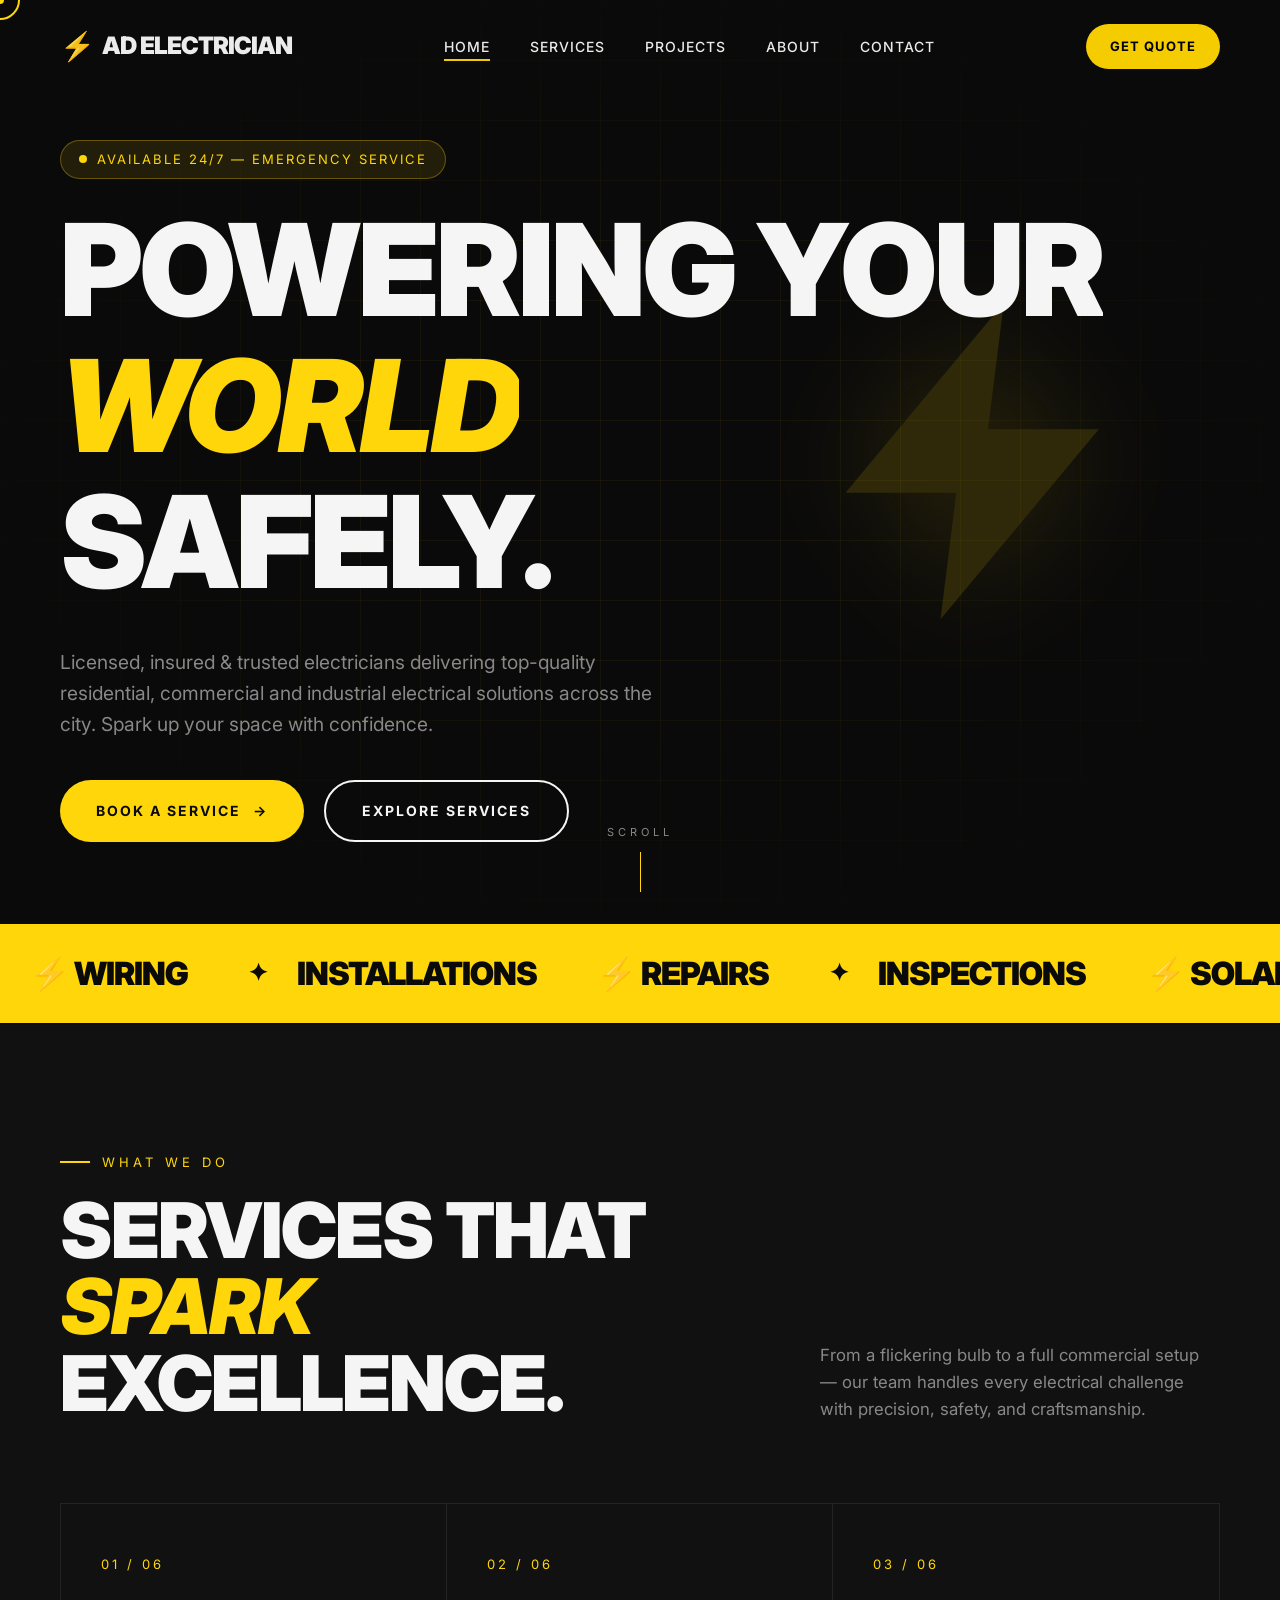
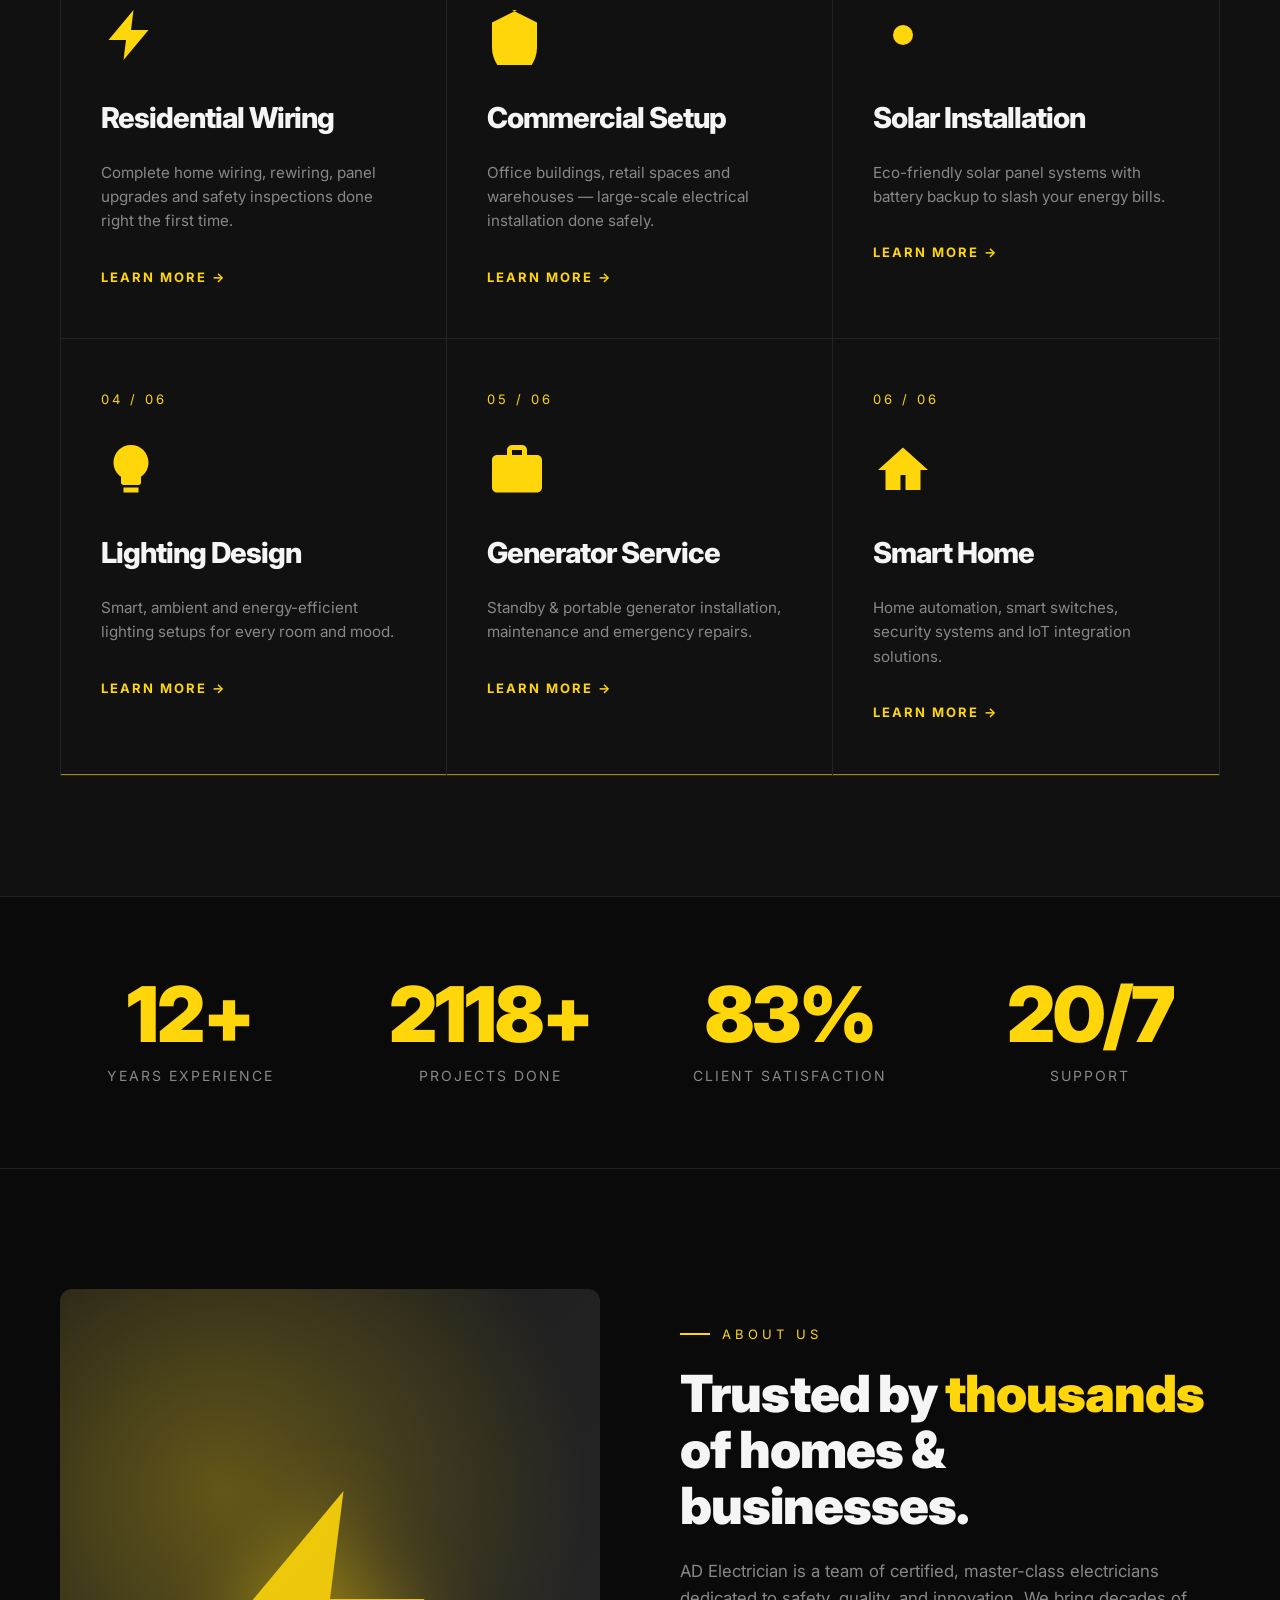
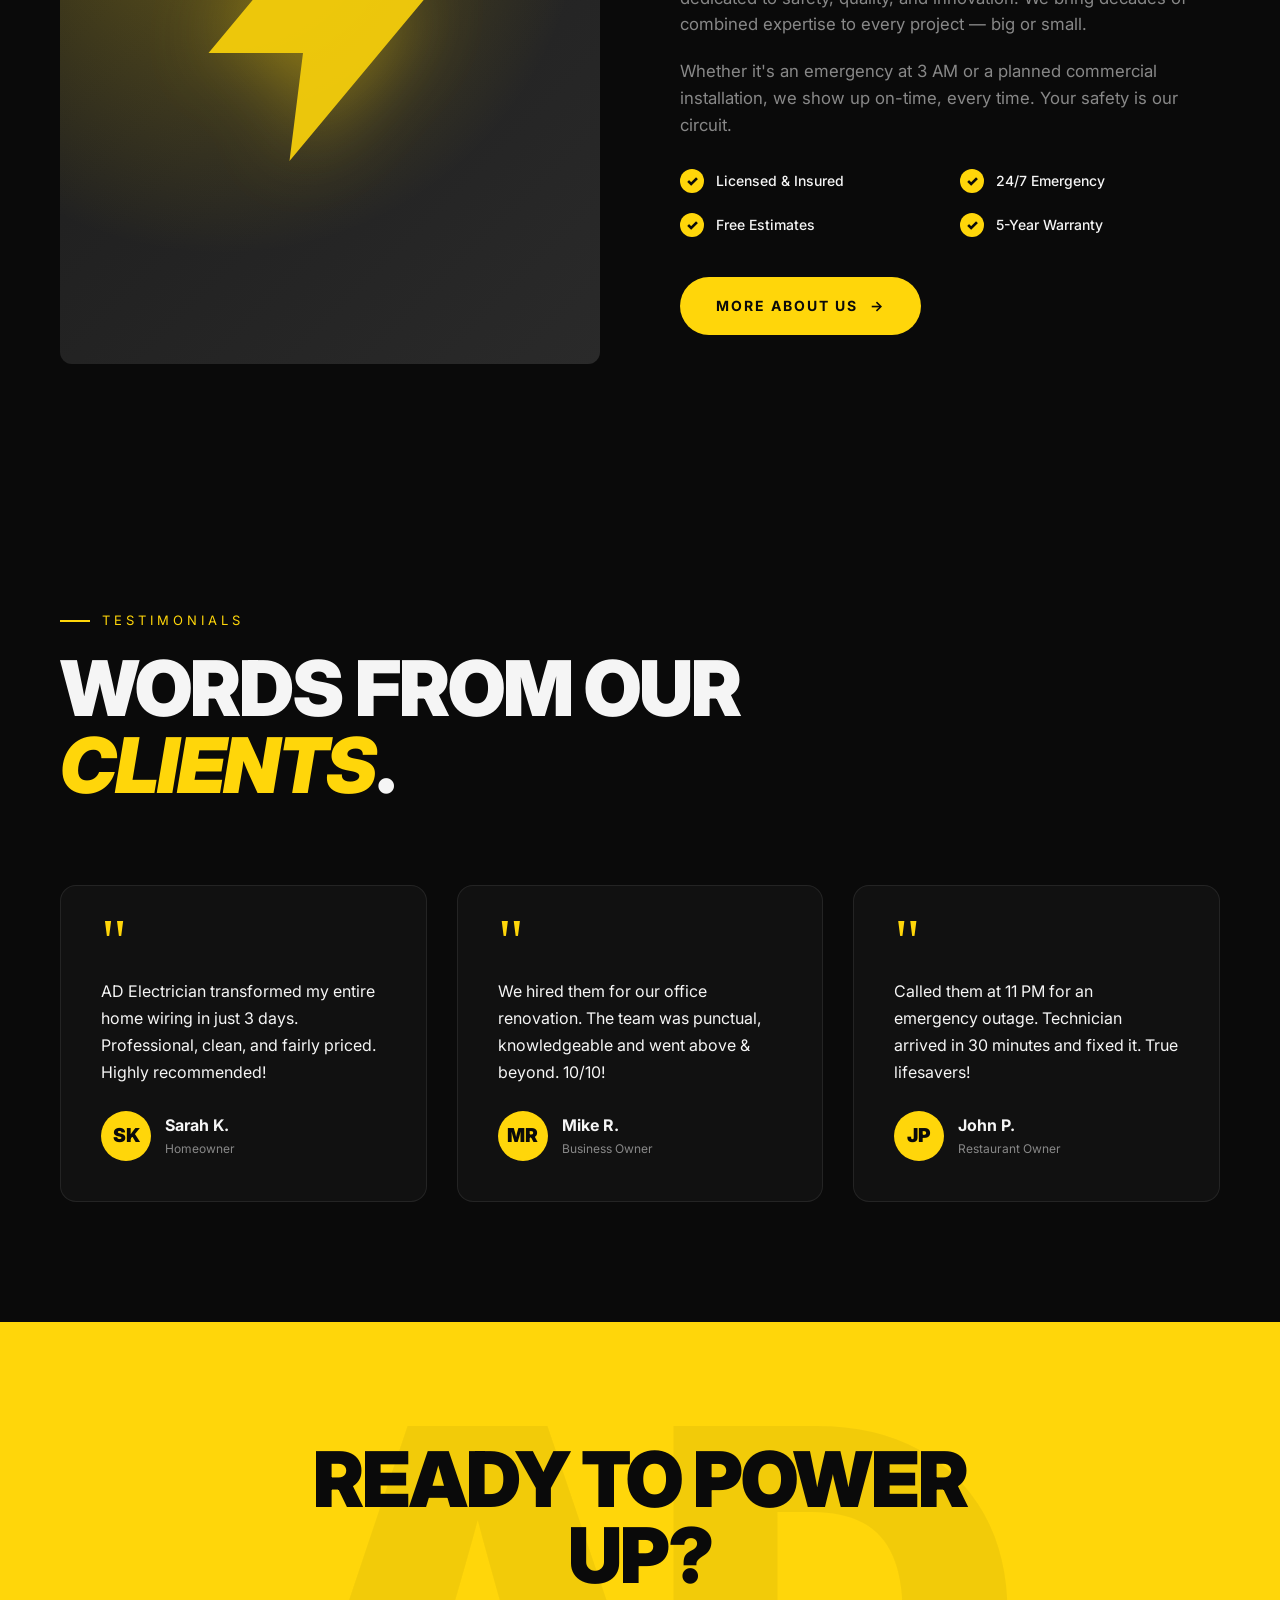
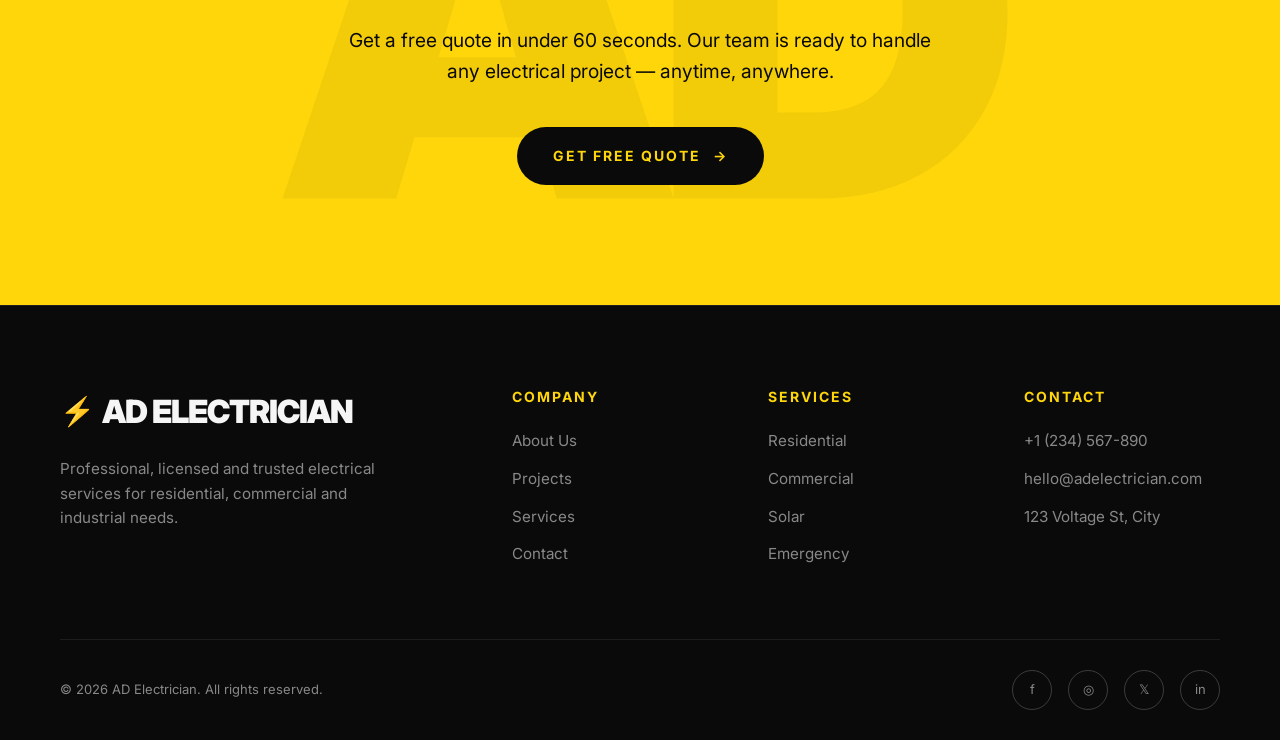
==== index.html @ 9826f627 "first commit" ====
<!DOCTYPE html>
<html lang="en">
<head>
  <meta charset="UTF-8" />
  <meta name="viewport" content="width=device-width, initial-scale=1.0" />
  <title>AD Electrician — Powering Your World ⚡</title>
  <meta name="description" content="AD Electrician — Professional electrical services for homes, businesses & industries. Licensed, insured & available 24/7." />
  <link rel="preconnect" href="https://fonts.googleapis.com">
  <link rel="preconnect" href="https://fonts.gstatic.com" crossorigin>
  <link href="https://fonts.googleapis.com/css2?family=Inter:wght@300;400;500;600;700;800;900&display=swap" rel="stylesheet">
  <link rel="stylesheet" href="css/style.css" />
</head>
<body>

  <!-- CUSTOM CURSOR -->
  <div class="cursor-dot"></div>
  <div class="cursor-outline"></div>

  <!-- LOADING SCREEN -->
  <div class="loader">
    <div class="loader-bolt">
      <svg viewBox="0 0 24 24"><path d="M13 2L3 14h7l-1 8 10-12h-7l1-8z"/></svg>
    </div>
    <div class="loader-text">AD ELECTRICIAN</div>
    <div class="loader-bar"><div class="loader-bar-fill"></div></div>
  </div>

  <!-- NAVBAR -->
  <nav class="navbar">
    <a href="index.html" class="logo">
      <span class="logo-bolt">⚡</span>AD ELECTRICIAN
    </a>
    <ul class="nav-links">
      <li><a href="index.html">Home</a></li>
      <li><a href="services.html">Services</a></li>
      <li><a href="projects.html">Projects</a></li>
      <li><a href="about.html">About</a></li>
      <li><a href="contact.html">Contact</a></li>
    </ul>
    <a href="contact.html" class="nav-cta">Get Quote</a>
    <button class="hamburger" aria-label="Menu">
      <span></span><span></span><span></span>
    </button>
  </nav>

  <!-- HERO -->
  <section class="hero">
    <div class="hero-grid-bg"></div>
    <div class="hero-bolt">
      <svg viewBox="0 0 24 24"><path d="M13 2L3 14h7l-1 8 10-12h-7l1-8z"/></svg>
    </div>
    <div class="hero-content">
      <div class="hero-tag">
        <span class="dot"></span> Available 24/7 — Emergency Service
      </div>
      <h1>
        <span class="word"><span>Powering</span></span>
        <span class="word"><span>Your</span></span>
        <span class="word"><span class="accent">World</span></span>
        <br/>
        <span class="word"><span>Safely.</span></span>
      </h1>
      <p class="hero-sub">
        Licensed, insured & trusted electricians delivering top-quality residential,
        commercial and industrial electrical solutions across the city. Spark up
        your space with confidence.
      </p>
      <div class="hero-actions">
        <a href="contact.html" class="btn btn-primary">
          Book a Service <span class="arrow">→</span>
        </a>
        <a href="services.html" class="btn btn-secondary">
          Explore Services
        </a>
      </div>
    </div>
    <div class="scroll-indicator">Scroll</div>
  </section>

  <!-- MARQUEE -->
  <div class="marquee">
    <div class="marquee-track">
      <div class="marquee-item">⚡ Wiring</div>
      <div class="marquee-item"><span class="star">✦</span> Installations</div>
      <div class="marquee-item">⚡ Repairs</div>
      <div class="marquee-item"><span class="star">✦</span> Inspections</div>
      <div class="marquee-item">⚡ Solar</div>
      <div class="marquee-item"><span class="star">✦</span> Generators</div>
      <div class="marquee-item">⚡ Smart Homes</div>
      <div class="marquee-item"><span class="star">✦</span> 24/7 Emergency</div>
    </div>
  </div>

  <!-- SERVICES -->
  <section class="services-section">
    <div class="section-header reveal">
      <div>
        <div class="section-label">What we do</div>
        <h2 class="section-title">Services that <span class="accent">spark</span> excellence.</h2>
      </div>
      <p class="section-desc">
        From a flickering bulb to a full commercial setup — our team handles every electrical
        challenge with precision, safety, and craftsmanship.
      </p>
    </div>

    <div class="services-grid">
      <div class="service-card reveal">
        <div class="service-num">01 / 06</div>
        <div class="service-icon">
          <svg viewBox="0 0 24 24"><path d="M13 2L3 14h7l-1 8 10-12h-7l1-8z"/></svg>
        </div>
        <h3>Residential Wiring</h3>
        <p>Complete home wiring, rewiring, panel upgrades and safety inspections done right the first time.</p>
        <a href="services.html" class="arrow-link">Learn More →</a>
      </div>

      <div class="service-card reveal reveal-delay-1">
        <div class="service-num">02 / 06</div>
        <div class="service-icon">
          <svg viewBox="0 0 24 24"><path d="M12 2L2 7v10c0 5.55 3.84 10.74 9 12 5.16-1.26 9-6.45 9-12V7l-10-5z"/></svg>
        </div>
        <h3>Commercial Setup</h3>
        <p>Office buildings, retail spaces and warehouses — large-scale electrical installation done safely.</p>
        <a href="services.html" class="arrow-link">Learn More →</a>
      </div>

      <div class="service-card reveal reveal-delay-2">
        <div class="service-num">03 / 06</div>
        <div class="service-icon">
          <svg viewBox="0 0 24 24"><circle cx="12" cy="12" r="4"/><path d="M12 2v2M12 20v2M4.93 4.93l1.41 1.41M17.66 17.66l1.41 1.41M2 12h2M20 12h2M4.93 19.07l1.41-1.41M17.66 6.34l1.41-1.41"/></svg>
        </div>
        <h3>Solar Installation</h3>
        <p>Eco-friendly solar panel systems with battery backup to slash your energy bills.</p>
        <a href="services.html" class="arrow-link">Learn More →</a>
      </div>

      <div class="service-card reveal reveal-delay-3">
        <div class="service-num">04 / 06</div>
        <div class="service-icon">
          <svg viewBox="0 0 24 24"><path d="M9 21h6v-2H9v2zM12 2C8.13 2 5 5.13 5 9c0 2.38 1.19 4.47 3 5.74V17c0 .55.45 1 1 1h6c.55 0 1-.45 1-1v-2.26c1.81-1.27 3-3.36 3-5.74 0-3.87-3.13-7-7-7z"/></svg>
        </div>
        <h3>Lighting Design</h3>
        <p>Smart, ambient and energy-efficient lighting setups for every room and mood.</p>
        <a href="services.html" class="arrow-link">Learn More →</a>
      </div>

      <div class="service-card reveal reveal-delay-1">
        <div class="service-num">05 / 06</div>
        <div class="service-icon">
          <svg viewBox="0 0 24 24"><path d="M20 6h-4V4c0-1.1-.9-2-2-2h-4c-1.1 0-2 .9-2 2v2H4c-1.1 0-2 .9-2 2v11c0 1.1.9 2 2 2h16c1.1 0 2-.9 2-2V8c0-1.1-.9-2-2-2zm-6 0h-4V4h4v2z"/></svg>
        </div>
        <h3>Generator Service</h3>
        <p>Standby & portable generator installation, maintenance and emergency repairs.</p>
        <a href="services.html" class="arrow-link">Learn More →</a>
      </div>

      <div class="service-card reveal reveal-delay-2">
        <div class="service-num">06 / 06</div>
        <div class="service-icon">
          <svg viewBox="0 0 24 24"><path d="M12 3L2 12h3v8h6v-6h2v6h6v-8h3L12 3z"/></svg>
        </div>
        <h3>Smart Home</h3>
        <p>Home automation, smart switches, security systems and IoT integration solutions.</p>
        <a href="services.html" class="arrow-link">Learn More →</a>
      </div>
    </div>
  </section>

  <!-- STATS -->
  <section class="stats-section">
    <div class="stats-grid">
      <div class="reveal">
        <div class="stat-num" data-count="15" data-suffix="+">0</div>
        <div class="stat-label">Years Experience</div>
      </div>
      <div class="reveal reveal-delay-1">
        <div class="stat-num" data-count="2500" data-suffix="+">0</div>
        <div class="stat-label">Projects Done</div>
      </div>
      <div class="reveal reveal-delay-2">
        <div class="stat-num" data-count="98" data-suffix="%">0</div>
        <div class="stat-label">Client Satisfaction</div>
      </div>
      <div class="reveal reveal-delay-3">
        <div class="stat-num" data-count="24" data-suffix="/7">0</div>
        <div class="stat-label">Support</div>
      </div>
    </div>
  </section>

  <!-- ABOUT PREVIEW -->
  <section class="about-preview">
    <div class="about-grid">
      <div class="about-image reveal">
        <svg class="big-bolt" viewBox="0 0 24 24"><path d="M13 2L3 14h7l-1 8 10-12h-7l1-8z"/></svg>
      </div>
      <div class="about-text reveal reveal-delay-1">
        <div class="section-label">About Us</div>
        <h2>Trusted by <span class="accent">thousands</span> of homes & businesses.</h2>
        <p>
          AD Electrician is a team of certified, master-class electricians dedicated to safety,
          quality, and innovation. We bring decades of combined expertise to every project — big or small.
        </p>
        <p>
          Whether it's an emergency at 3 AM or a planned commercial installation, we show up
          on-time, every time. Your safety is our circuit.
        </p>
        <div class="about-features">
          <div class="about-feature"><span class="check">✓</span> Licensed & Insured</div>
          <div class="about-feature"><span class="check">✓</span> 24/7 Emergency</div>
          <div class="about-feature"><span class="check">✓</span> Free Estimates</div>
          <div class="about-feature"><span class="check">✓</span> 5-Year Warranty</div>
        </div>
        <div style="margin-top: 40px;">
          <a href="about.html" class="btn btn-primary">More About Us <span class="arrow">→</span></a>
        </div>
      </div>
    </div>
  </section>

  <!-- TESTIMONIALS -->
  <section>
    <div class="section-header reveal">
      <div>
        <div class="section-label">Testimonials</div>
        <h2 class="section-title">Words from our <span class="accent">clients</span>.</h2>
      </div>
    </div>
    <div class="testimonial-grid">
      <div class="testimonial-card reveal">
        <div class="quote">"</div>
        <p>AD Electrician transformed my entire home wiring in just 3 days. Professional, clean, and fairly priced. Highly recommended!</p>
        <div class="testimonial-author">
          <div class="author-avatar">SK</div>
          <div class="author-info">
            <div class="name">Sarah K.</div>
            <div class="role">Homeowner</div>
          </div>
        </div>
      </div>
      <div class="testimonial-card reveal reveal-delay-1">
        <div class="quote">"</div>
        <p>We hired them for our office renovation. The team was punctual, knowledgeable and went above & beyond. 10/10!</p>
        <div class="testimonial-author">
          <div class="author-avatar">MR</div>
          <div class="author-info">
            <div class="name">Mike R.</div>
            <div class="role">Business Owner</div>
          </div>
        </div>
      </div>
      <div class="testimonial-card reveal reveal-delay-2">
        <div class="quote">"</div>
        <p>Called them at 11 PM for an emergency outage. Technician arrived in 30 minutes and fixed it. True lifesavers!</p>
        <div class="testimonial-author">
          <div class="author-avatar">JP</div>
          <div class="author-info">
            <div class="name">John P.</div>
            <div class="role">Restaurant Owner</div>
          </div>
        </div>
      </div>
    </div>
  </section>

  <!-- CTA -->
  <section class="cta-section">
    <div class="cta-content reveal">
      <h2>Ready to power up?</h2>
      <p>Get a free quote in under 60 seconds. Our team is ready to handle any electrical project — anytime, anywhere.</p>
      <a href="contact.html" class="btn btn-primary">Get Free Quote <span class="arrow">→</span></a>
    </div>
  </section>

  <!-- FOOTER -->
  <footer>
    <div class="footer-grid">
      <div class="footer-brand">
        <div class="logo"><span class="logo-bolt">⚡</span>AD ELECTRICIAN</div>
        <p>Professional, licensed and trusted electrical services for residential, commercial and industrial needs.</p>
      </div>
      <div class="footer-col">
        <h4>Company</h4>
        <ul>
          <li><a href="about.html">About Us</a></li>
          <li><a href="projects.html">Projects</a></li>
          <li><a href="services.html">Services</a></li>
          <li><a href="contact.html">Contact</a></li>
        </ul>
      </div>
      <div class="footer-col">
        <h4>Services</h4>
        <ul>
          <li><a href="services.html">Residential</a></li>
          <li><a href="services.html">Commercial</a></li>
          <li><a href="services.html">Solar</a></li>
          <li><a href="services.html">Emergency</a></li>
        </ul>
      </div>
      <div class="footer-col">
        <h4>Contact</h4>
        <ul>
          <li><a href="tel:+1234567890">+1 (234) 567-890</a></li>
          <li><a href="mailto:hello@adelectrician.com">hello@adelectrician.com</a></li>
          <li><a href="#">123 Voltage St, City</a></li>
        </ul>
      </div>
    </div>
    <div class="footer-bottom">
      <div>© 2026 AD Electrician. All rights reserved.</div>
      <div class="socials">
        <a href="#" aria-label="Facebook">f</a>
        <a href="#" aria-label="Instagram">◎</a>
        <a href="#" aria-label="Twitter">𝕏</a>
        <a href="#" aria-label="LinkedIn">in</a>
      </div>
    </div>
  </footer>

  <script src="js/script.js"></script>
</body>
</html>
---- css/style.css ----
/* ===================================================
   AD ELECTRICIAN - Master Stylesheet
   Theme: Electric Yellow + Black
   =================================================== */

/* ---------- RESET & BASE ---------- */
* {
  margin: 0;
  padding: 0;
  box-sizing: border-box;
  -webkit-font-smoothing: antialiased;
  -moz-osx-font-smoothing: grayscale;
}

:root {
  --yellow: #FFD60A;
  --yellow-soft: #FFE34D;
  --black: #0A0A0A;
  --dark: #111111;
  --gray: #1a1a1a;
  --light-gray: #888;
  --white: #f5f5f5;
  --transition: cubic-bezier(0.77, 0, 0.175, 1);
}

html {
  scroll-behavior: smooth;
}

body {
  font-family: 'Inter', -apple-system, BlinkMacSystemFont, sans-serif;
  background: var(--black);
  color: var(--white);
  overflow-x: hidden;
  cursor: none;
  line-height: 1.6;
}

@media (max-width: 768px) {
  body { cursor: auto; }
}

a {
  color: inherit;
  text-decoration: none;
}

img {
  max-width: 100%;
  display: block;
}

/* ---------- CUSTOM CURSOR ---------- */
.cursor-dot,
.cursor-outline {
  position: fixed;
  top: 0;
  left: 0;
  pointer-events: none;
  z-index: 9999;
  border-radius: 50%;
  transform: translate(-50%, -50%);
  transition: transform 0.15s ease-out, width 0.3s, height 0.3s, background 0.3s;
}

.cursor-dot {
  width: 8px;
  height: 8px;
  background: var(--yellow);
}

.cursor-outline {
  width: 40px;
  height: 40px;
  border: 2px solid var(--yellow);
  transition: transform 0.1s ease-out, width 0.3s, height 0.3s, background 0.3s, border 0.3s;
}

.cursor-outline.hover {
  width: 80px;
  height: 80px;
  background: rgba(255, 214, 10, 0.15);
  border-color: var(--yellow);
}

.cursor-dot.hover {
  width: 0;
  height: 0;
}

@media (max-width: 768px) {
  .cursor-dot, .cursor-outline { display: none; }
}

/* ---------- LOADING SCREEN ---------- */
.loader {
  position: fixed;
  inset: 0;
  background: var(--black);
  z-index: 10000;
  display: flex;
  align-items: center;
  justify-content: center;
  flex-direction: column;
  transition: opacity 0.6s ease, visibility 0.6s ease;
}

.loader.hidden {
  opacity: 0;
  visibility: hidden;
}

.loader-bolt {
  width: 80px;
  height: 80px;
  position: relative;
  animation: boltPulse 1.2s infinite ease-in-out;
}

.loader-bolt svg {
  width: 100%;
  height: 100%;
  fill: var(--yellow);
  filter: drop-shadow(0 0 20px rgba(255, 214, 10, 0.8));
}

.loader-text {
  margin-top: 24px;
  font-size: 14px;
  letter-spacing: 8px;
  color: var(--yellow);
  font-weight: 600;
  text-transform: uppercase;
}

.loader-bar {
  margin-top: 20px;
  width: 200px;
  height: 2px;
  background: rgba(255, 214, 10, 0.2);
  overflow: hidden;
  border-radius: 2px;
}

.loader-bar-fill {
  height: 100%;
  background: var(--yellow);
  width: 0%;
  animation: loadFill 2s ease forwards;
}

@keyframes boltPulse {
  0%, 100% { transform: scale(1) rotate(0); }
  50% { transform: scale(1.15) rotate(-5deg); }
}

@keyframes loadFill {
  to { width: 100%; }
}

/* ---------- NAVBAR ---------- */
.navbar {
  position: fixed;
  top: 0;
  left: 0;
  right: 0;
  padding: 24px 60px;
  display: flex;
  justify-content: space-between;
  align-items: center;
  z-index: 100;
  mix-blend-mode: difference;
  transition: padding 0.3s ease;
}

.navbar.scrolled {
  padding: 16px 60px;
}

.logo {
  font-size: 24px;
  font-weight: 900;
  letter-spacing: -1px;
  color: var(--white);
  display: flex;
  align-items: center;
  gap: 8px;
}

.logo-bolt {
  display: inline-block;
  color: var(--yellow);
  font-size: 28px;
  animation: flicker 4s infinite;
}

@keyframes flicker {
  0%, 100%, 18%, 22%, 25%, 53%, 57%, 60% { opacity: 1; text-shadow: 0 0 10px var(--yellow); }
  20%, 24%, 55% { opacity: 0.4; text-shadow: none; }
}

.nav-links {
  display: flex;
  list-style: none;
  gap: 40px;
}

.nav-links a {
  font-size: 14px;
  font-weight: 500;
  letter-spacing: 1px;
  text-transform: uppercase;
  position: relative;
  padding: 6px 0;
  color: var(--white);
}

.nav-links a::after {
  content: '';
  position: absolute;
  bottom: 0;
  left: 0;
  width: 0;
  height: 2px;
  background: var(--yellow);
  transition: width 0.4s var(--transition);
}

.nav-links a:hover::after,
.nav-links a.active::after {
  width: 100%;
}

.nav-cta {
  background: var(--yellow);
  color: var(--black);
  padding: 12px 24px;
  border-radius: 50px;
  font-weight: 700;
  font-size: 13px;
  letter-spacing: 1px;
  text-transform: uppercase;
  transition: all 0.4s var(--transition);
  mix-blend-mode: normal;
}

.nav-cta:hover {
  background: var(--white);
  transform: scale(1.05);
}

/* Hamburger */
.hamburger {
  display: none;
  flex-direction: column;
  gap: 5px;
  cursor: none;
  background: none;
  border: none;
  z-index: 102;
}

.hamburger span {
  width: 28px;
  height: 2px;
  background: var(--white);
  transition: all 0.3s ease;
}

.hamburger.active span:nth-child(1) { transform: translateY(7px) rotate(45deg); }
.hamburger.active span:nth-child(2) { opacity: 0; }
.hamburger.active span:nth-child(3) { transform: translateY(-7px) rotate(-45deg); }

@media (max-width: 900px) {
  .navbar { padding: 20px 24px; mix-blend-mode: normal; background: rgba(10,10,10,0.85); backdrop-filter: blur(10px); }
  .nav-links {
    position: fixed;
    top: 0;
    right: -100%;
    width: 80%;
    height: 100vh;
    background: var(--black);
    flex-direction: column;
    justify-content: center;
    align-items: center;
    gap: 30px;
    transition: right 0.5s var(--transition);
    border-left: 2px solid var(--yellow);
  }
  .nav-links.open { right: 0; }
  .nav-links a { font-size: 20px; }
  .hamburger { display: flex; }
  .nav-cta { display: none; }
}

/* ---------- HERO SECTION ---------- */
.hero {
  min-height: 100vh;
  padding: 140px 60px 80px;
  position: relative;
  display: flex;
  flex-direction: column;
  justify-content: center;
  overflow: hidden;
}

.hero-grid-bg {
  position: absolute;
  inset: 0;
  background-image:
    linear-gradient(rgba(255,214,10,0.05) 1px, transparent 1px),
    linear-gradient(90deg, rgba(255,214,10,0.05) 1px, transparent 1px);
  background-size: 60px 60px;
  mask-image: radial-gradient(ellipse at center, black 30%, transparent 80%);
  z-index: 0;
}

.hero-content {
  position: relative;
  z-index: 2;
  max-width: 1400px;
  margin: 0 auto;
  width: 100%;
}

.hero-tag {
  display: inline-flex;
  align-items: center;
  gap: 10px;
  padding: 8px 18px;
  background: rgba(255,214,10,0.1);
  border: 1px solid rgba(255,214,10,0.3);
  border-radius: 50px;
  font-size: 13px;
  letter-spacing: 2px;
  text-transform: uppercase;
  color: var(--yellow);
  margin-bottom: 30px;
  opacity: 0;
  transform: translateY(20px);
  animation: fadeUp 0.8s 0.3s forwards;
}

.hero-tag .dot {
  width: 8px;
  height: 8px;
  background: var(--yellow);
  border-radius: 50%;
  animation: pulseDot 2s infinite;
}

@keyframes pulseDot {
  0%, 100% { transform: scale(1); opacity: 1; }
  50% { transform: scale(1.5); opacity: 0.5; }
}

.hero h1 {
  font-size: clamp(3rem, 10vw, 9rem);
  font-weight: 900;
  line-height: 0.95;
  letter-spacing: -3px;
  text-transform: uppercase;
  margin-bottom: 30px;
}

.hero h1 .word {
  display: inline-block;
  overflow: hidden;
}

.hero h1 .word span {
  display: inline-block;
  transform: translateY(110%);
  animation: slideUp 1s var(--transition) forwards;
}

.hero h1 .word:nth-child(1) span { animation-delay: 0.4s; }
.hero h1 .word:nth-child(2) span { animation-delay: 0.5s; }
.hero h1 .word:nth-child(3) span { animation-delay: 0.6s; }
.hero h1 .word:nth-child(4) span { animation-delay: 0.7s; }

.hero h1 .accent {
  color: var(--yellow);
  font-style: italic;
  position: relative;
}

@keyframes slideUp {
  to { transform: translateY(0); }
}

@keyframes fadeUp {
  to { opacity: 1; transform: translateY(0); }
}

.hero-sub {
  font-size: clamp(1rem, 1.5vw, 1.25rem);
  max-width: 600px;
  color: var(--light-gray);
  margin-bottom: 40px;
  opacity: 0;
  transform: translateY(20px);
  animation: fadeUp 0.8s 1s forwards;
}

.hero-actions {
  display: flex;
  gap: 20px;
  flex-wrap: wrap;
  opacity: 0;
  transform: translateY(20px);
  animation: fadeUp 0.8s 1.2s forwards;
}

.btn {
  padding: 18px 36px;
  border-radius: 50px;
  font-size: 14px;
  font-weight: 700;
  letter-spacing: 2px;
  text-transform: uppercase;
  cursor: none;
  border: none;
  transition: all 0.4s var(--transition);
  display: inline-flex;
  align-items: center;
  gap: 12px;
  position: relative;
  overflow: hidden;
}

.btn-primary {
  background: var(--yellow);
  color: var(--black);
}

.btn-primary:hover {
  background: var(--white);
  transform: translateY(-3px);
  box-shadow: 0 10px 30px rgba(255,214,10,0.4);
}

.btn-secondary {
  background: transparent;
  color: var(--white);
  border: 2px solid var(--white);
}

.btn-secondary:hover {
  background: var(--white);
  color: var(--black);
}

.btn .arrow {
  transition: transform 0.3s ease;
}

.btn:hover .arrow {
  transform: translateX(5px);
}

/* Floating bolt decoration */
.hero-bolt {
  position: absolute;
  right: 8%;
  top: 50%;
  transform: translateY(-50%);
  width: 380px;
  height: 380px;
  opacity: 0.15;
  z-index: 1;
  animation: float 6s ease-in-out infinite;
}

.hero-bolt svg {
  width: 100%;
  height: 100%;
  fill: var(--yellow);
  filter: drop-shadow(0 0 60px var(--yellow));
}

@keyframes float {
  0%, 100% { transform: translateY(-50%) rotate(-5deg); }
  50% { transform: translateY(-55%) rotate(5deg); }
}

/* Scroll indicator */
.scroll-indicator {
  position: absolute;
  bottom: 30px;
  left: 50%;
  transform: translateX(-50%);
  font-size: 11px;
  letter-spacing: 4px;
  color: var(--light-gray);
  text-transform: uppercase;
  z-index: 2;
}

.scroll-indicator::after {
  content: '';
  display: block;
  width: 1px;
  height: 40px;
  background: var(--yellow);
  margin: 10px auto 0;
  animation: scrollLine 2s infinite;
}

@keyframes scrollLine {
  0% { transform: scaleY(0); transform-origin: top; }
  50% { transform: scaleY(1); transform-origin: top; }
  51% { transform-origin: bottom; }
  100% { transform: scaleY(0); transform-origin: bottom; }
}

@media (max-width: 900px) {
  .hero { padding: 120px 24px 60px; }
  .hero-bolt { display: none; }
}

/* ---------- MARQUEE ---------- */
.marquee {
  background: var(--yellow);
  color: var(--black);
  padding: 24px 0;
  overflow: hidden;
  position: relative;
  border-top: 2px solid var(--black);
  border-bottom: 2px solid var(--black);
}

.marquee-track {
  display: flex;
  white-space: nowrap;
  animation: marquee 25s linear infinite;
}

.marquee-item {
  font-size: 2rem;
  font-weight: 900;
  letter-spacing: -1px;
  text-transform: uppercase;
  padding: 0 30px;
  display: inline-flex;
  align-items: center;
  gap: 30px;
}

.marquee-item .star {
  color: var(--black);
  font-size: 1.5rem;
}

@keyframes marquee {
  to { transform: translateX(-50%); }
}

/* ---------- SECTION COMMON ---------- */
section {
  padding: 120px 60px;
  position: relative;
}

@media (max-width: 900px) {
  section { padding: 80px 24px; }
}

.section-header {
  max-width: 1400px;
  margin: 0 auto 80px;
  display: flex;
  justify-content: space-between;
  align-items: flex-end;
  gap: 40px;
  flex-wrap: wrap;
}

.section-label {
  display: inline-flex;
  align-items: center;
  gap: 12px;
  color: var(--yellow);
  font-size: 13px;
  letter-spacing: 4px;
  text-transform: uppercase;
  margin-bottom: 20px;
}

.section-label::before {
  content: '';
  width: 30px;
  height: 2px;
  background: var(--yellow);
}

.section-title {
  font-size: clamp(2.5rem, 6vw, 5rem);
  font-weight: 900;
  line-height: 1;
  letter-spacing: -2px;
  text-transform: uppercase;
  max-width: 700px;
}

.section-title .accent {
  color: var(--yellow);
  font-style: italic;
}

.section-desc {
  max-width: 400px;
  color: var(--light-gray);
  font-size: 1.05rem;
}

/* ---------- SERVICES GRID ---------- */
.services-section {
  background: var(--dark);
}

.services-grid {
  max-width: 1400px;
  margin: 0 auto;
  display: grid;
  grid-template-columns: repeat(auto-fit, minmax(300px, 1fr));
  gap: 0;
  border: 1px solid rgba(255,255,255,0.08);
}

.service-card {
  padding: 50px 40px;
  border: 1px solid rgba(255,255,255,0.08);
  margin: -1px;
  position: relative;
  overflow: hidden;
  transition: all 0.5s var(--transition);
  background: var(--dark);
  cursor: none;
}

.service-card::before {
  content: '';
  position: absolute;
  inset: 0;
  background: var(--yellow);
  transform: translateY(100%);
  transition: transform 0.5s var(--transition);
  z-index: 0;
}

.service-card:hover::before {
  transform: translateY(0);
}

.service-card > * {
  position: relative;
  z-index: 1;
  transition: color 0.5s var(--transition);
}

.service-card:hover * {
  color: var(--black) !important;
}

.service-num {
  font-size: 13px;
  color: var(--yellow);
  letter-spacing: 3px;
  margin-bottom: 30px;
}

.service-icon {
  width: 60px;
  height: 60px;
  margin-bottom: 30px;
  color: var(--yellow);
  transition: transform 0.5s var(--transition);
}

.service-card:hover .service-icon {
  transform: rotate(15deg) scale(1.1);
}

.service-icon svg {
  width: 100%;
  height: 100%;
  fill: currentColor;
}

.service-card h3 {
  font-size: 1.8rem;
  font-weight: 800;
  margin-bottom: 20px;
  letter-spacing: -1px;
}

.service-card p {
  color: var(--light-gray);
  font-size: 0.95rem;
  margin-bottom: 30px;
}

.service-card .arrow-link {
  display: inline-flex;
  align-items: center;
  gap: 8px;
  font-size: 13px;
  font-weight: 700;
  letter-spacing: 2px;
  text-transform: uppercase;
  color: var(--yellow);
}

/* ---------- STATS ---------- */
.stats-section {
  padding: 80px 60px;
  border-top: 1px solid rgba(255,255,255,0.1);
  border-bottom: 1px solid rgba(255,255,255,0.1);
}

.stats-grid {
  max-width: 1400px;
  margin: 0 auto;
  display: grid;
  grid-template-columns: repeat(auto-fit, minmax(200px, 1fr));
  gap: 40px;
  text-align: center;
}

.stat-num {
  font-size: clamp(3rem, 6vw, 5rem);
  font-weight: 900;
  color: var(--yellow);
  line-height: 1;
  letter-spacing: -2px;
}

.stat-label {
  margin-top: 12px;
  font-size: 14px;
  letter-spacing: 2px;
  text-transform: uppercase;
  color: var(--light-gray);
}

/* ---------- ABOUT PREVIEW ---------- */
.about-preview {
  padding: 120px 60px;
}

.about-grid {
  max-width: 1400px;
  margin: 0 auto;
  display: grid;
  grid-template-columns: 1fr 1fr;
  gap: 80px;
  align-items: center;
}

.about-image {
  position: relative;
  aspect-ratio: 4/5;
  background: linear-gradient(135deg, #1a1a1a, #2a2a2a);
  border-radius: 12px;
  overflow: hidden;
  display: flex;
  align-items: center;
  justify-content: center;
}

.about-image::before {
  content: '';
  position: absolute;
  inset: 0;
  background: radial-gradient(circle at 30% 30%, rgba(255,214,10,0.3), transparent 60%);
}

.about-image .big-bolt {
  width: 60%;
  fill: var(--yellow);
  opacity: 0.9;
  filter: drop-shadow(0 0 40px rgba(255,214,10,0.5));
  animation: float 5s ease-in-out infinite;
}

.about-text h2 {
  font-size: clamp(2rem, 4vw, 3.5rem);
  font-weight: 900;
  line-height: 1.1;
  letter-spacing: -1px;
  margin-bottom: 24px;
}

.about-text h2 .accent { color: var(--yellow); }

.about-text p {
  color: var(--light-gray);
  margin-bottom: 20px;
  font-size: 1.05rem;
}

.about-features {
  margin-top: 30px;
  display: grid;
  grid-template-columns: 1fr 1fr;
  gap: 20px;
}

.about-feature {
  display: flex;
  align-items: center;
  gap: 12px;
  font-size: 14px;
  font-weight: 500;
}

.about-feature .check {
  width: 24px;
  height: 24px;
  background: var(--yellow);
  color: var(--black);
  border-radius: 50%;
  display: inline-flex;
  align-items: center;
  justify-content: center;
  font-weight: 900;
  flex-shrink: 0;
}

@media (max-width: 900px) {
  .about-grid { grid-template-columns: 1fr; gap: 40px; }
}

/* ---------- CTA SECTION ---------- */
.cta-section {
  background: var(--yellow);
  color: var(--black);
  text-align: center;
  position: relative;
  overflow: hidden;
}

.cta-section::before {
  content: 'AD';
  position: absolute;
  font-size: 40vw;
  font-weight: 900;
  color: rgba(0,0,0,0.05);
  top: 50%;
  left: 50%;
  transform: translate(-50%, -50%);
  letter-spacing: -20px;
  z-index: 0;
  pointer-events: none;
}

.cta-content {
  position: relative;
  z-index: 1;
  max-width: 800px;
  margin: 0 auto;
}

.cta-section h2 {
  font-size: clamp(2.5rem, 6vw, 5rem);
  font-weight: 900;
  line-height: 1;
  letter-spacing: -2px;
  text-transform: uppercase;
  margin-bottom: 30px;
}

.cta-section p {
  font-size: 1.2rem;
  margin-bottom: 40px;
  max-width: 600px;
  margin-left: auto;
  margin-right: auto;
}

.cta-section .btn-primary {
  background: var(--black);
  color: var(--yellow);
}

.cta-section .btn-primary:hover {
  background: var(--white);
  color: var(--black);
}

/* ---------- FOOTER ---------- */
footer {
  background: var(--black);
  padding: 80px 60px 30px;
  border-top: 1px solid rgba(255,255,255,0.08);
}

.footer-grid {
  max-width: 1400px;
  margin: 0 auto;
  display: grid;
  grid-template-columns: 2fr 1fr 1fr 1fr;
  gap: 60px;
  margin-bottom: 60px;
}

.footer-brand .logo {
  font-size: 32px;
  margin-bottom: 20px;
}

.footer-brand p {
  color: var(--light-gray);
  max-width: 320px;
  font-size: 0.95rem;
}

.footer-col h4 {
  font-size: 14px;
  letter-spacing: 2px;
  text-transform: uppercase;
  color: var(--yellow);
  margin-bottom: 20px;
}

.footer-col ul {
  list-style: none;
}

.footer-col li {
  margin-bottom: 12px;
}

.footer-col a {
  color: var(--light-gray);
  font-size: 0.95rem;
  transition: color 0.3s ease;
}

.footer-col a:hover { color: var(--yellow); }

.footer-bottom {
  max-width: 1400px;
  margin: 0 auto;
  padding-top: 30px;
  border-top: 1px solid rgba(255,255,255,0.08);
  display: flex;
  justify-content: space-between;
  align-items: center;
  flex-wrap: wrap;
  gap: 20px;
  color: var(--light-gray);
  font-size: 13px;
}

.socials {
  display: flex;
  gap: 16px;
}

.socials a {
  width: 40px;
  height: 40px;
  border: 1px solid rgba(255,255,255,0.2);
  border-radius: 50%;
  display: flex;
  align-items: center;
  justify-content: center;
  transition: all 0.3s ease;
}

.socials a:hover {
  background: var(--yellow);
  border-color: var(--yellow);
  color: var(--black);
  transform: translateY(-3px);
}

@media (max-width: 900px) {
  .footer-grid { grid-template-columns: 1fr 1fr; gap: 40px; }
  footer { padding: 60px 24px 24px; }
}
@media (max-width: 600px) {
  .footer-grid { grid-template-columns: 1fr; }
}

/* ---------- REVEAL ANIMATIONS ---------- */
.reveal {
  opacity: 0;
  transform: translateY(40px);
  transition: opacity 0.8s var(--transition), transform 0.8s var(--transition);
}

.reveal.visible {
  opacity: 1;
  transform: translateY(0);
}

.reveal-delay-1 { transition-delay: 0.1s; }
.reveal-delay-2 { transition-delay: 0.2s; }
.reveal-delay-3 { transition-delay: 0.3s; }
.reveal-delay-4 { transition-delay: 0.4s; }

/* ---------- INNER PAGE BANNER ---------- */
.page-banner {
  min-height: 60vh;
  padding: 180px 60px 80px;
  display: flex;
  align-items: center;
  position: relative;
  overflow: hidden;
}

.page-banner::before {
  content: '';
  position: absolute;
  inset: 0;
  background-image:
    linear-gradient(rgba(255,214,10,0.05) 1px, transparent 1px),
    linear-gradient(90deg, rgba(255,214,10,0.05) 1px, transparent 1px);
  background-size: 60px 60px;
  mask-image: radial-gradient(ellipse at center, black 30%, transparent 80%);
}

.page-banner-content {
  max-width: 1400px;
  margin: 0 auto;
  width: 100%;
  position: relative;
  z-index: 2;
}

.page-banner h1 {
  font-size: clamp(3rem, 8vw, 7rem);
  font-weight: 900;
  line-height: 0.95;
  letter-spacing: -3px;
  text-transform: uppercase;
}

.page-banner h1 .accent { color: var(--yellow); font-style: italic; }

.breadcrumb {
  margin-top: 20px;
  font-size: 13px;
  letter-spacing: 2px;
  text-transform: uppercase;
  color: var(--light-gray);
}

.breadcrumb a:hover { color: var(--yellow); }
.breadcrumb .sep { color: var(--yellow); margin: 0 12px; }

@media (max-width: 900px) {
  .page-banner { padding: 140px 24px 60px; min-height: 50vh; }
}

/* ---------- CONTACT FORM ---------- */
.contact-grid {
  max-width: 1400px;
  margin: 0 auto;
  display: grid;
  grid-template-columns: 1fr 1.2fr;
  gap: 80px;
}

@media (max-width: 900px) {
  .contact-grid { grid-template-columns: 1fr; gap: 40px; }
}

.contact-info h3 {
  font-size: 2rem;
  margin-bottom: 30px;
  font-weight: 900;
}

.contact-item {
  margin-bottom: 30px;
  padding: 20px;
  border: 1px solid rgba(255,255,255,0.1);
  border-radius: 12px;
  transition: all 0.4s ease;
}

.contact-item:hover {
  border-color: var(--yellow);
  transform: translateX(8px);
}

.contact-item .label {
  font-size: 12px;
  color: var(--yellow);
  letter-spacing: 3px;
  text-transform: uppercase;
  margin-bottom: 8px;
}

.contact-item .value {
  font-size: 1.1rem;
  font-weight: 600;
}

.contact-form {
  background: var(--dark);
  padding: 50px;
  border-radius: 16px;
  border: 1px solid rgba(255,255,255,0.08);
}

.form-group {
  margin-bottom: 24px;
}

.form-group label {
  display: block;
  font-size: 12px;
  letter-spacing: 2px;
  text-transform: uppercase;
  color: var(--yellow);
  margin-bottom: 8px;
}

.form-group input,
.form-group textarea,
.form-group select {
  width: 100%;
  background: transparent;
  border: none;
  border-bottom: 1px solid rgba(255,255,255,0.2);
  padding: 12px 0;
  color: var(--white);
  font-size: 1rem;
  font-family: inherit;
  outline: none;
  transition: border-color 0.3s ease;
  cursor: none;
}

.form-group input:focus,
.form-group textarea:focus,
.form-group select:focus {
  border-bottom-color: var(--yellow);
}

.form-group textarea {
  resize: vertical;
  min-height: 100px;
}

.form-group select option { background: var(--dark); }

@media (max-width: 600px) {
  .contact-form { padding: 30px 20px; }
}

/* ---------- PROJECTS GRID ---------- */
.projects-grid {
  max-width: 1400px;
  margin: 0 auto;
  display: grid;
  grid-template-columns: repeat(auto-fit, minmax(320px, 1fr));
  gap: 30px;
}

.project-card {
  background: var(--dark);
  border-radius: 16px;
  overflow: hidden;
  position: relative;
  cursor: none;
  transition: transform 0.5s var(--transition);
  border: 1px solid rgba(255,255,255,0.08);
}

.project-card:hover {
  transform: translateY(-10px);
  border-color: var(--yellow);
}

.project-thumb {
  aspect-ratio: 4/3;
  background: linear-gradient(135deg, #1a1a1a, #2a2a2a);
  position: relative;
  overflow: hidden;
  display: flex;
  align-items: center;
  justify-content: center;
}

.project-thumb::before {
  content: '';
  position: absolute;
  inset: 0;
  background: radial-gradient(circle at 30% 30%, rgba(255,214,10,0.25), transparent 70%);
  transition: opacity 0.5s ease;
}

.project-thumb svg {
  width: 50%;
  fill: var(--yellow);
  opacity: 0.7;
  transition: transform 0.5s var(--transition);
}

.project-card:hover .project-thumb svg {
  transform: scale(1.15) rotate(10deg);
}

.project-info {
  padding: 30px;
}

.project-info .tag {
  display: inline-block;
  padding: 4px 12px;
  background: rgba(255,214,10,0.15);
  color: var(--yellow);
  border-radius: 20px;
  font-size: 11px;
  letter-spacing: 2px;
  text-transform: uppercase;
  margin-bottom: 16px;
}

.project-info h3 {
  font-size: 1.4rem;
  font-weight: 800;
  margin-bottom: 10px;
}

.project-info p {
  color: var(--light-gray);
  font-size: 0.95rem;
}

/* ---------- TESTIMONIALS ---------- */
.testimonial-grid {
  max-width: 1400px;
  margin: 0 auto;
  display: grid;
  grid-template-columns: repeat(auto-fit, minmax(300px, 1fr));
  gap: 30px;
}

.testimonial-card {
  padding: 40px;
  background: var(--dark);
  border-radius: 16px;
  border: 1px solid rgba(255,255,255,0.08);
  position: relative;
  transition: all 0.4s var(--transition);
}

.testimonial-card:hover {
  border-color: var(--yellow);
  transform: translateY(-5px);
}

.testimonial-card .quote {
  font-size: 4rem;
  color: var(--yellow);
  line-height: 0.5;
  margin-bottom: 20px;
  font-family: Georgia, serif;
}

.testimonial-card p {
  color: var(--white);
  font-size: 1rem;
  margin-bottom: 24px;
  line-height: 1.7;
}

.testimonial-author {
  display: flex;
  align-items: center;
  gap: 14px;
}

.author-avatar {
  width: 50px;
  height: 50px;
  border-radius: 50%;
  background: var(--yellow);
  color: var(--black);
  display: flex;
  align-items: center;
  justify-content: center;
  font-weight: 900;
  font-size: 1.2rem;
}

.author-info .name { font-weight: 700; }
.author-info .role { font-size: 12px; color: var(--light-gray); }

/* ---------- UTILITY ---------- */
::selection {
  background: var(--yellow);
  color: var(--black);
}

::-webkit-scrollbar { width: 8px; }
::-webkit-scrollbar-track { background: var(--black); }
::-webkit-scrollbar-thumb { background: var(--yellow); border-radius: 4px; }
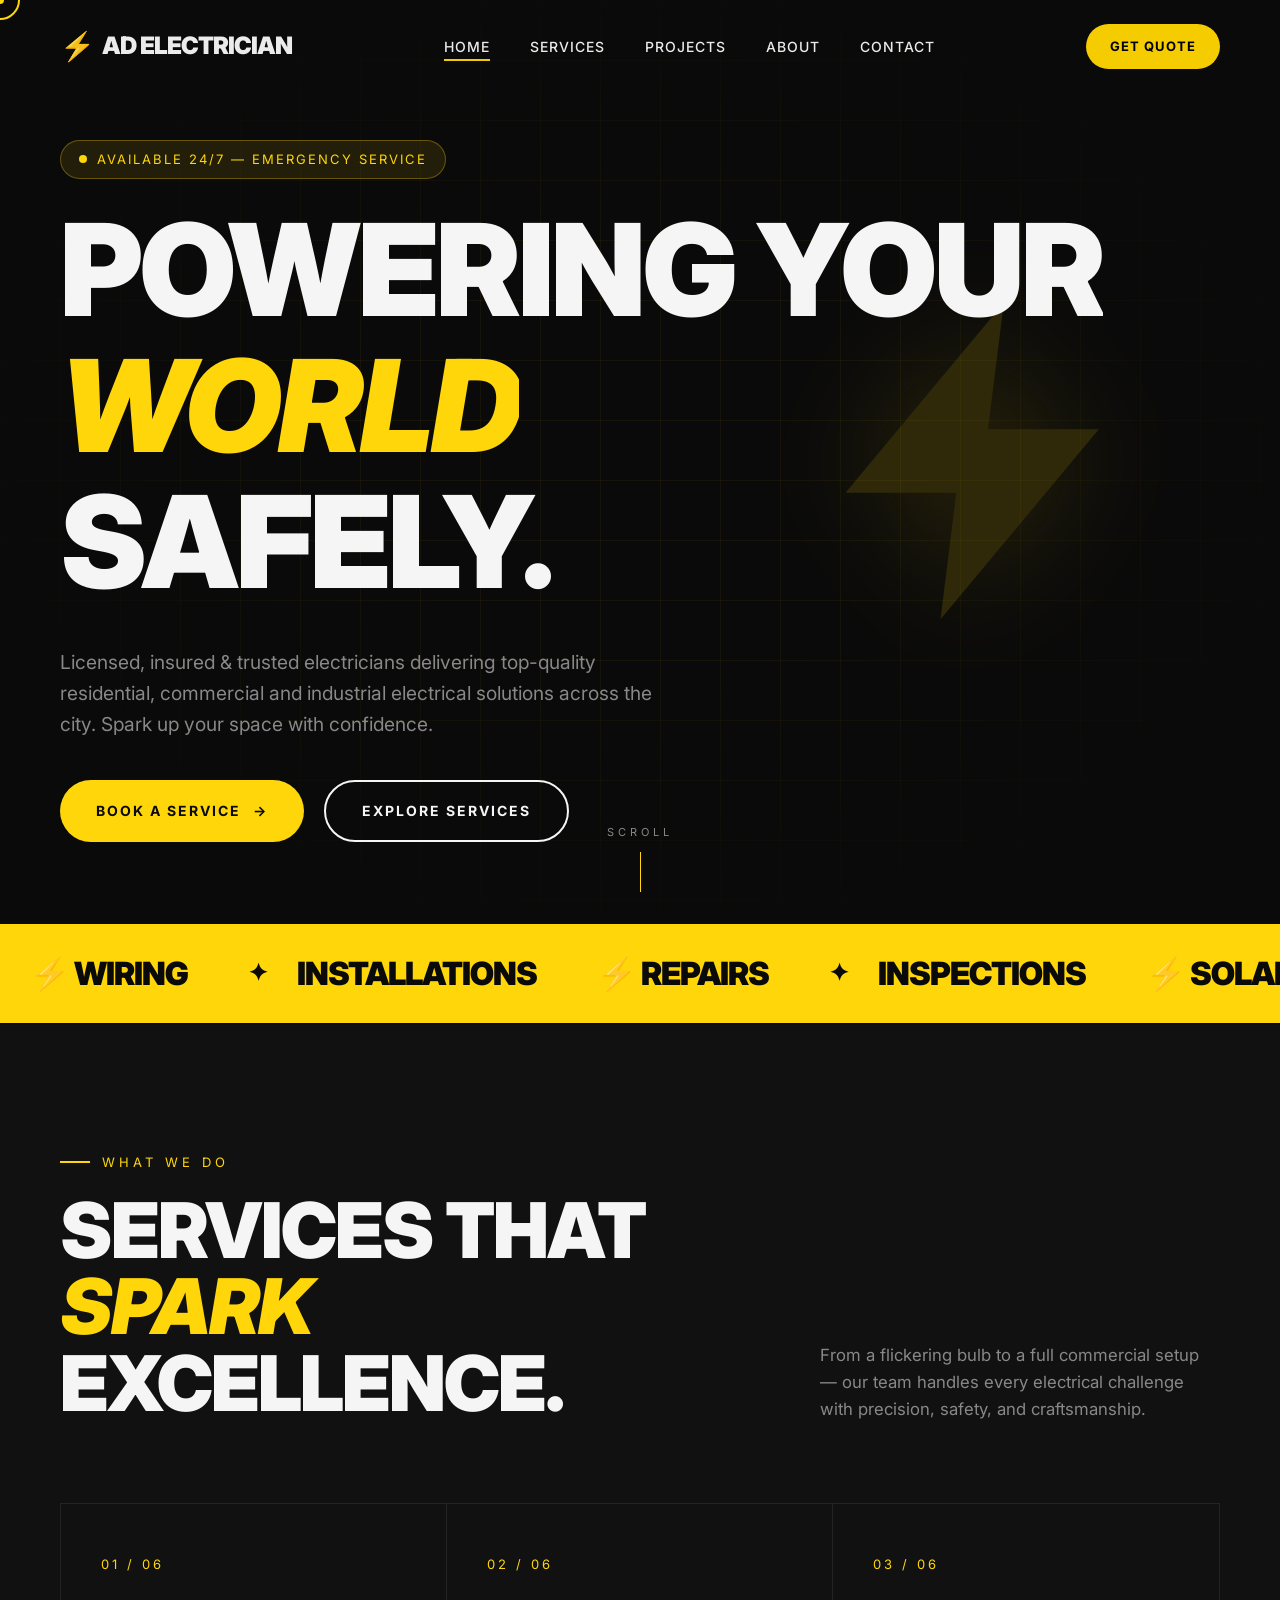
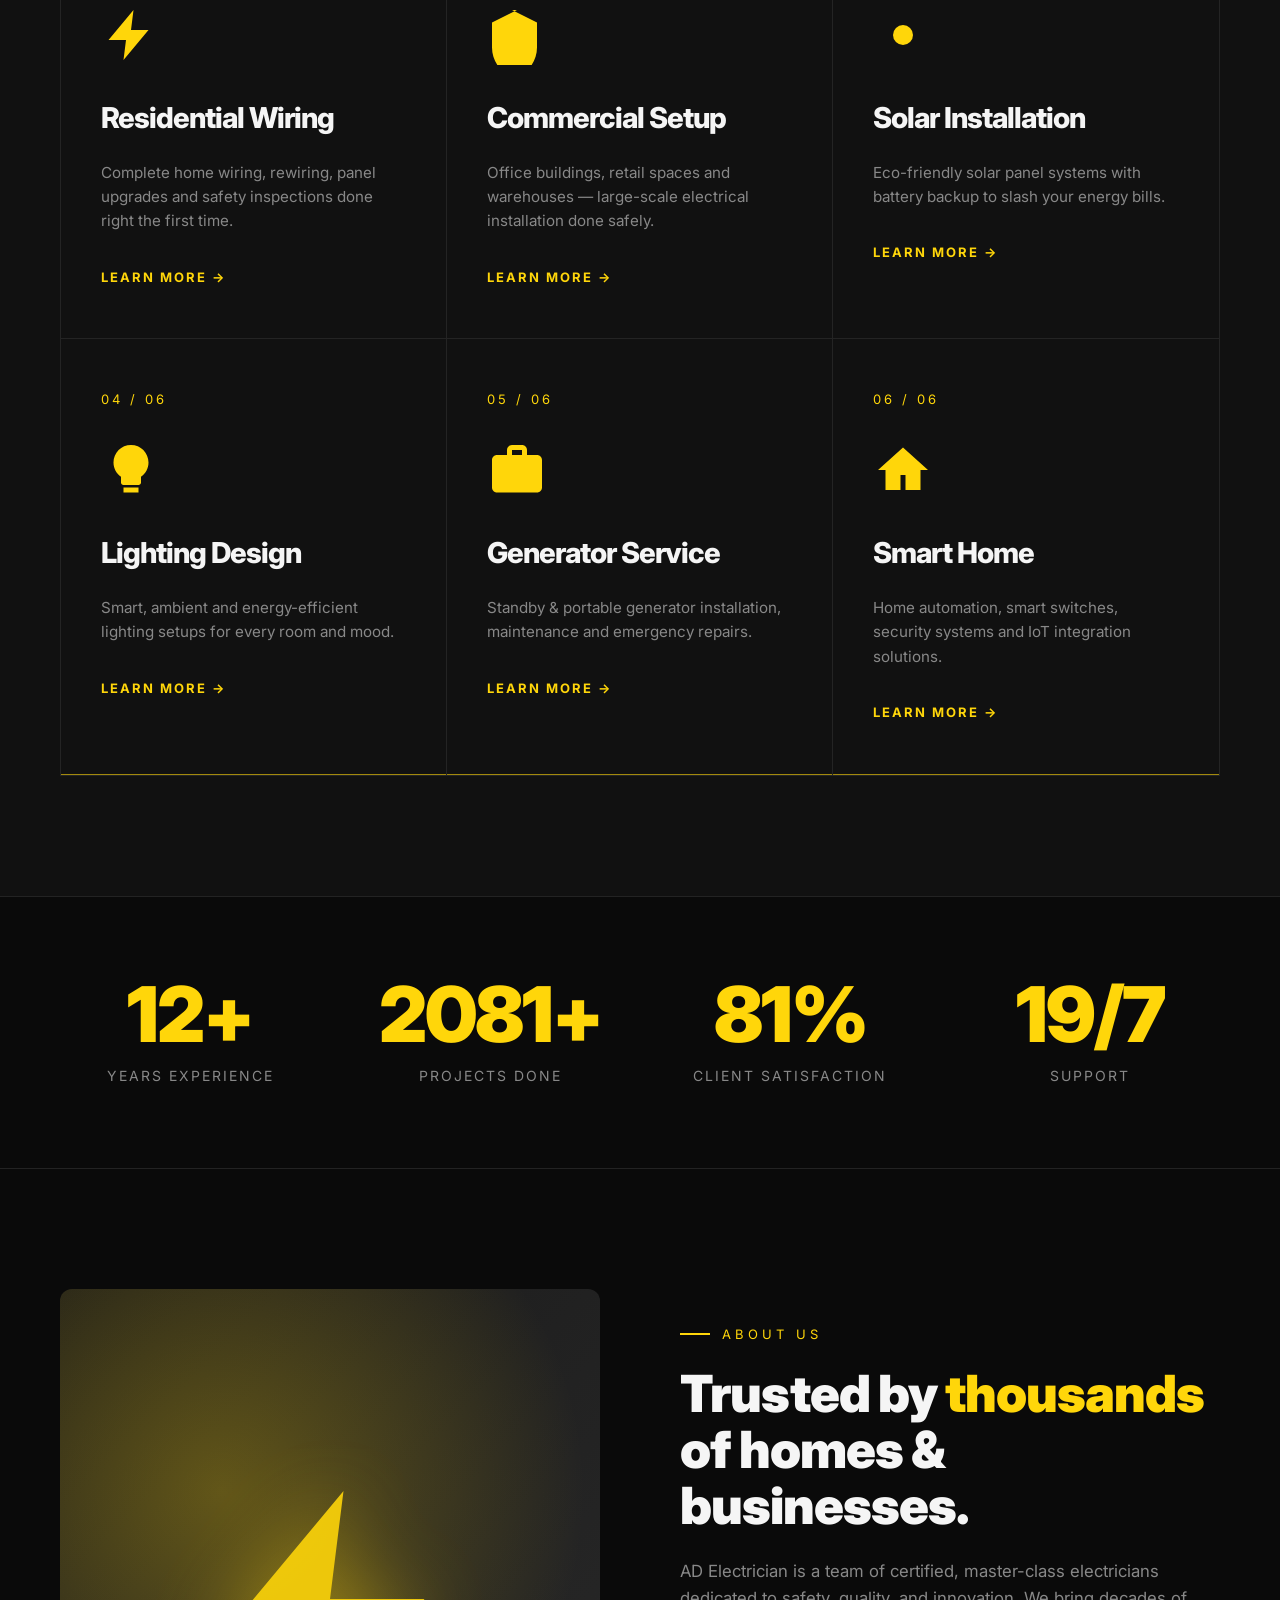
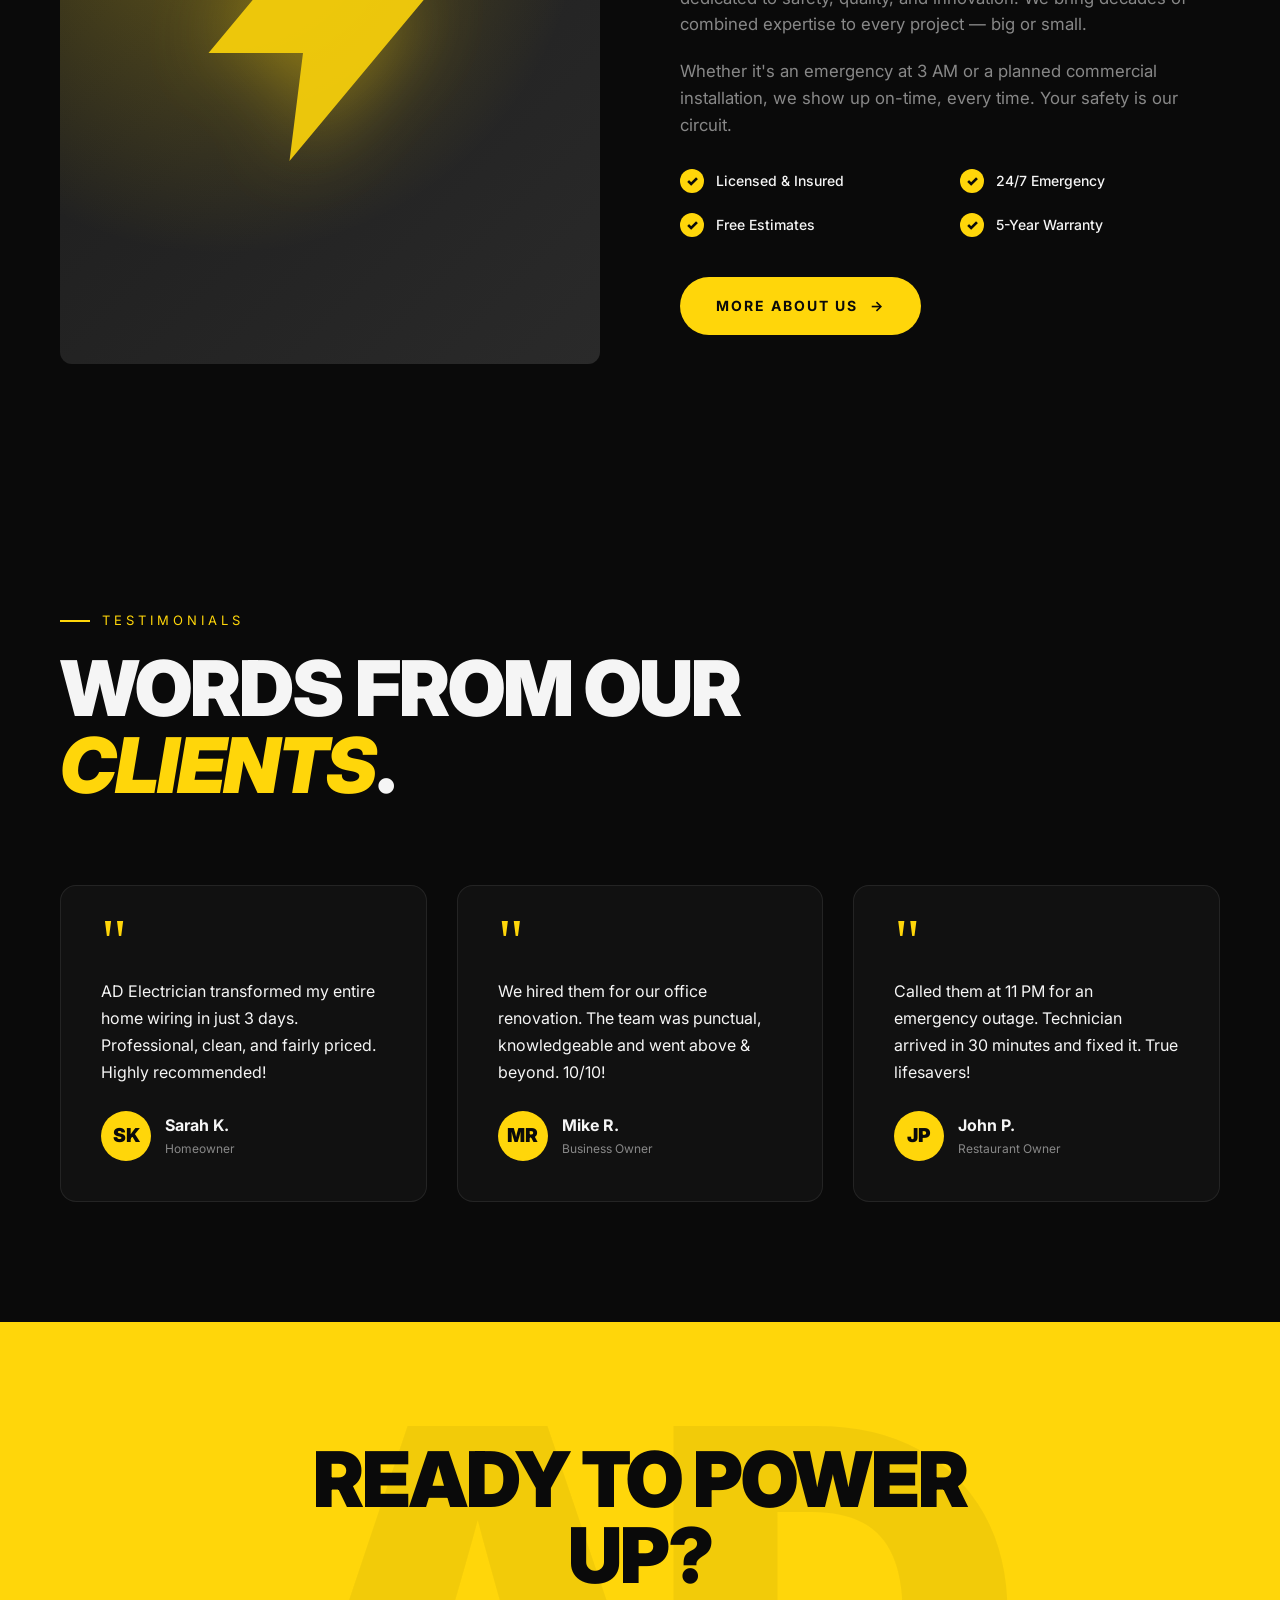
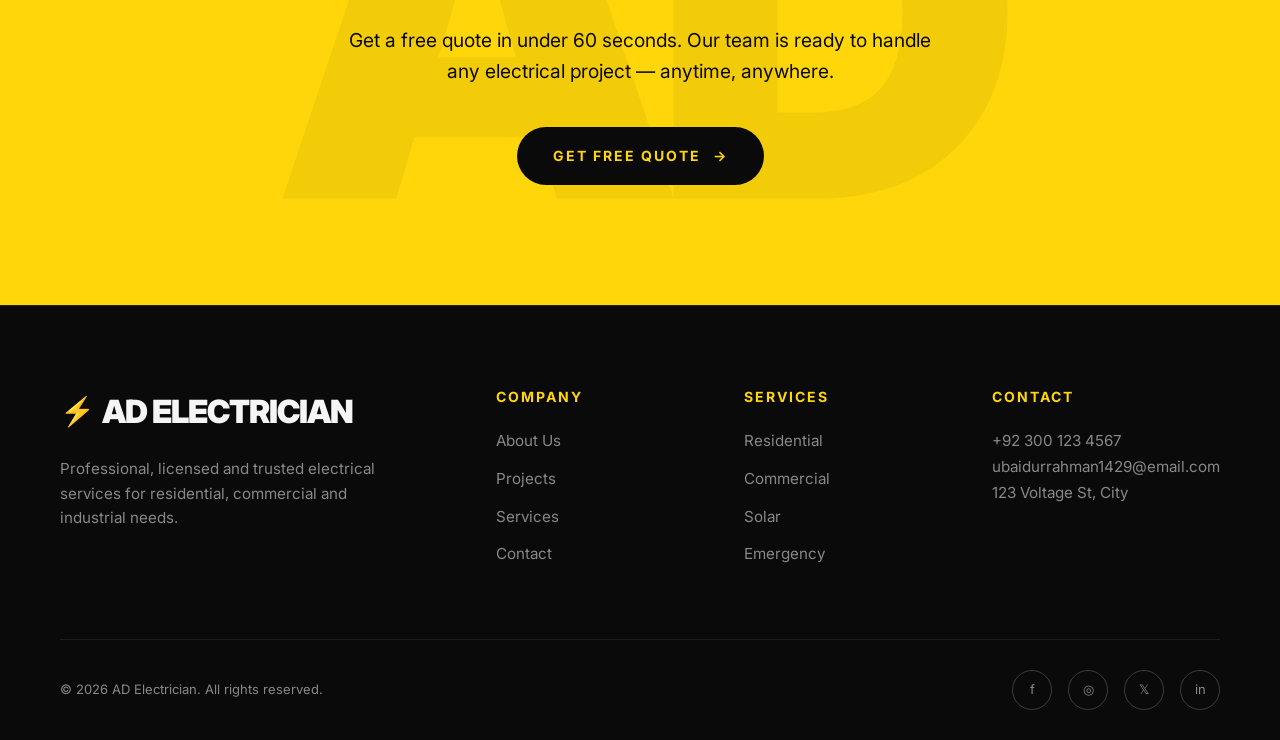
==== commit 927b17d5: "navbar update ki" ====
--- a/index.html
+++ b/index.html
@@ -301,20 +301,20 @@
       <div class="footer-col">
         <h4>Contact</h4>
         <ul>
-          <li><a href="tel:+1234567890">+1 (234) 567-890</a></li>
-          <li><a href="mailto:hello@adelectrician.com">hello@adelectrician.com</a></li>
-          <li><a href="#">123 Voltage St, City</a></li>
+          <a href="tel:+923001234567">+92 300 123 4567</a>
+          <a href="ubaidurrahman1429@email.com">ubaidurrahman1429@email.com</a>
+          <a href="https://maps.app.goo.gl/kTd2r2G57VQJCvco6" target="_blank">123 Voltage St, City</a>
         </ul>
       </div>
     </div>
     <div class="footer-bottom">
       <div>© 2026 AD Electrician. All rights reserved.</div>
       <div class="socials">
-        <a href="#" aria-label="Facebook">f</a>
-        <a href="#" aria-label="Instagram">◎</a>
-        <a href="#" aria-label="Twitter">𝕏</a>
-        <a href="#" aria-label="LinkedIn">in</a>
-      </div>
+  <a href="https://facebook.com/tumharapage" target="_blank">f</a>
+  <a href="https://instagram.com/tumharapage" target="_blank">◎</a>
+  <a href="https://x.com/tumharahandle" target="_blank">𝕏</a>
+  <a href="https://linkedin.com/in/tumharaprofile" target="_blank">in</a>
+</div>
     </div>
   </footer>
 
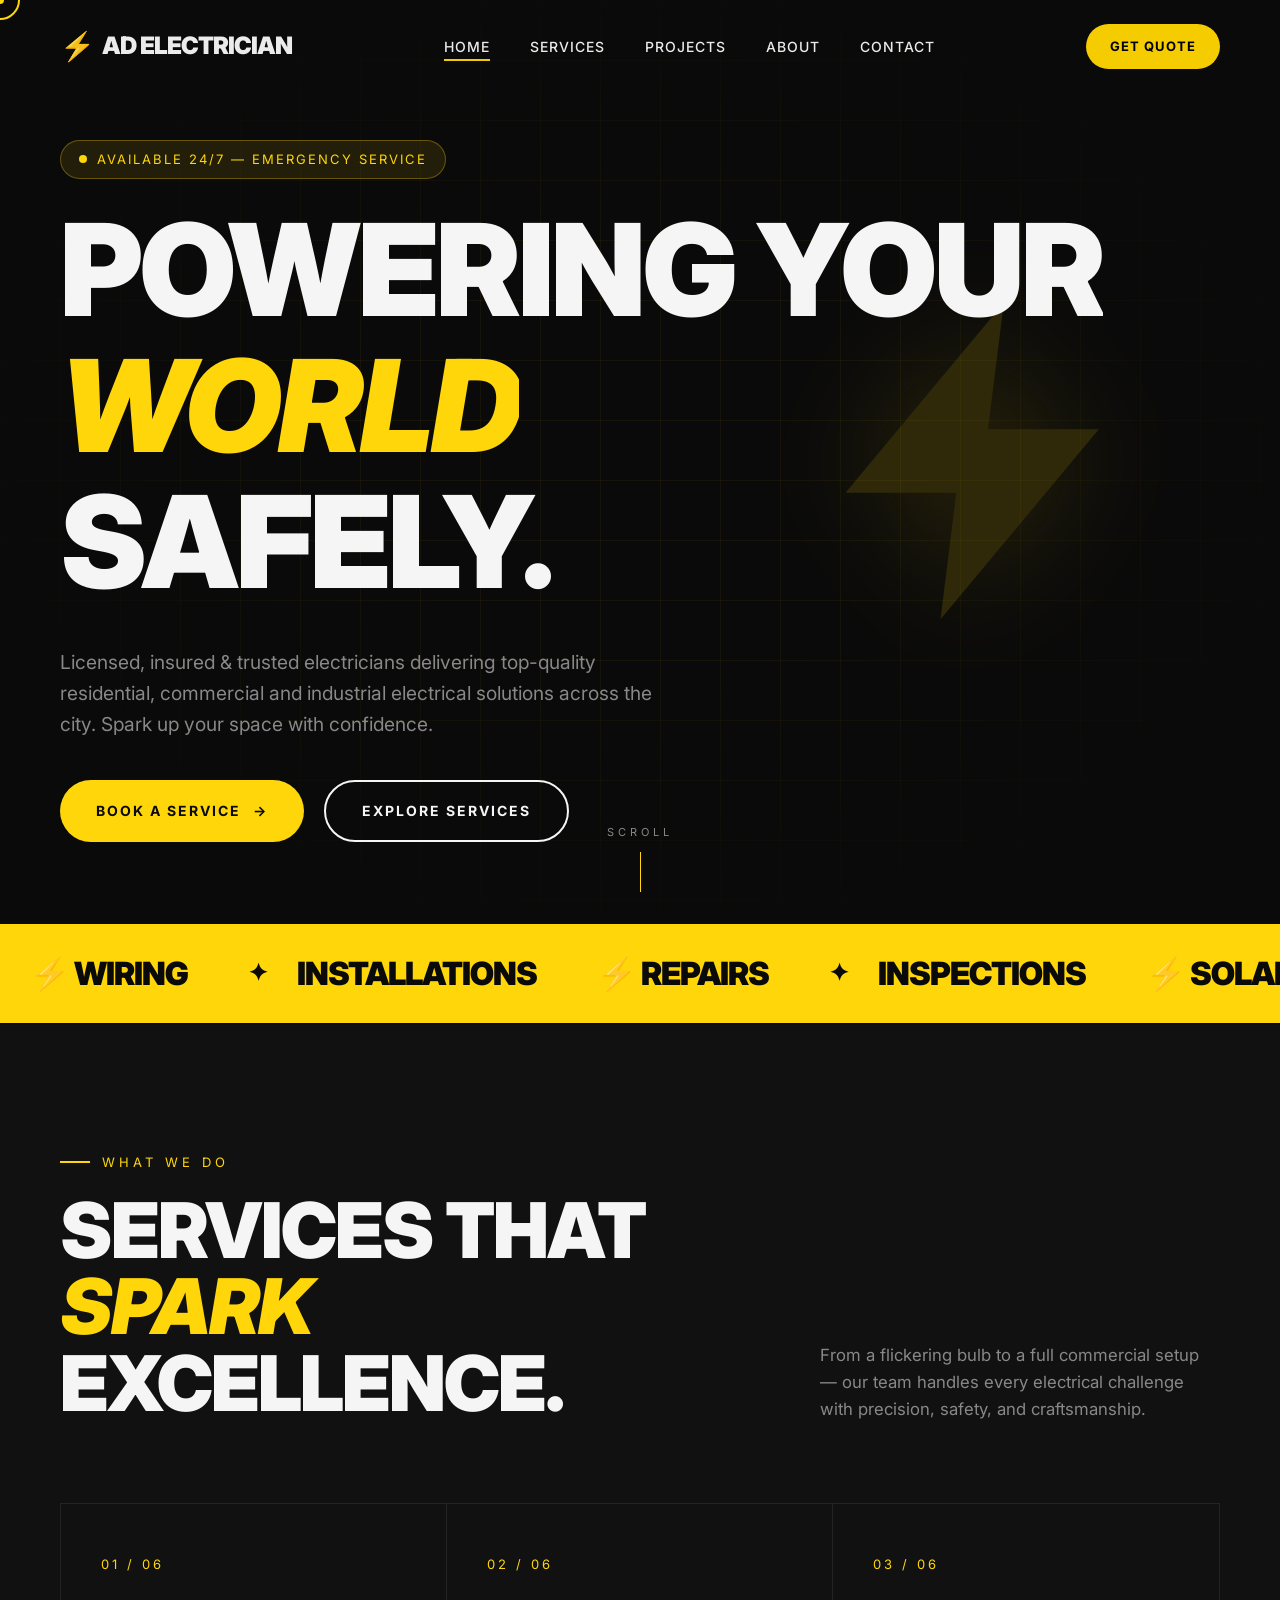
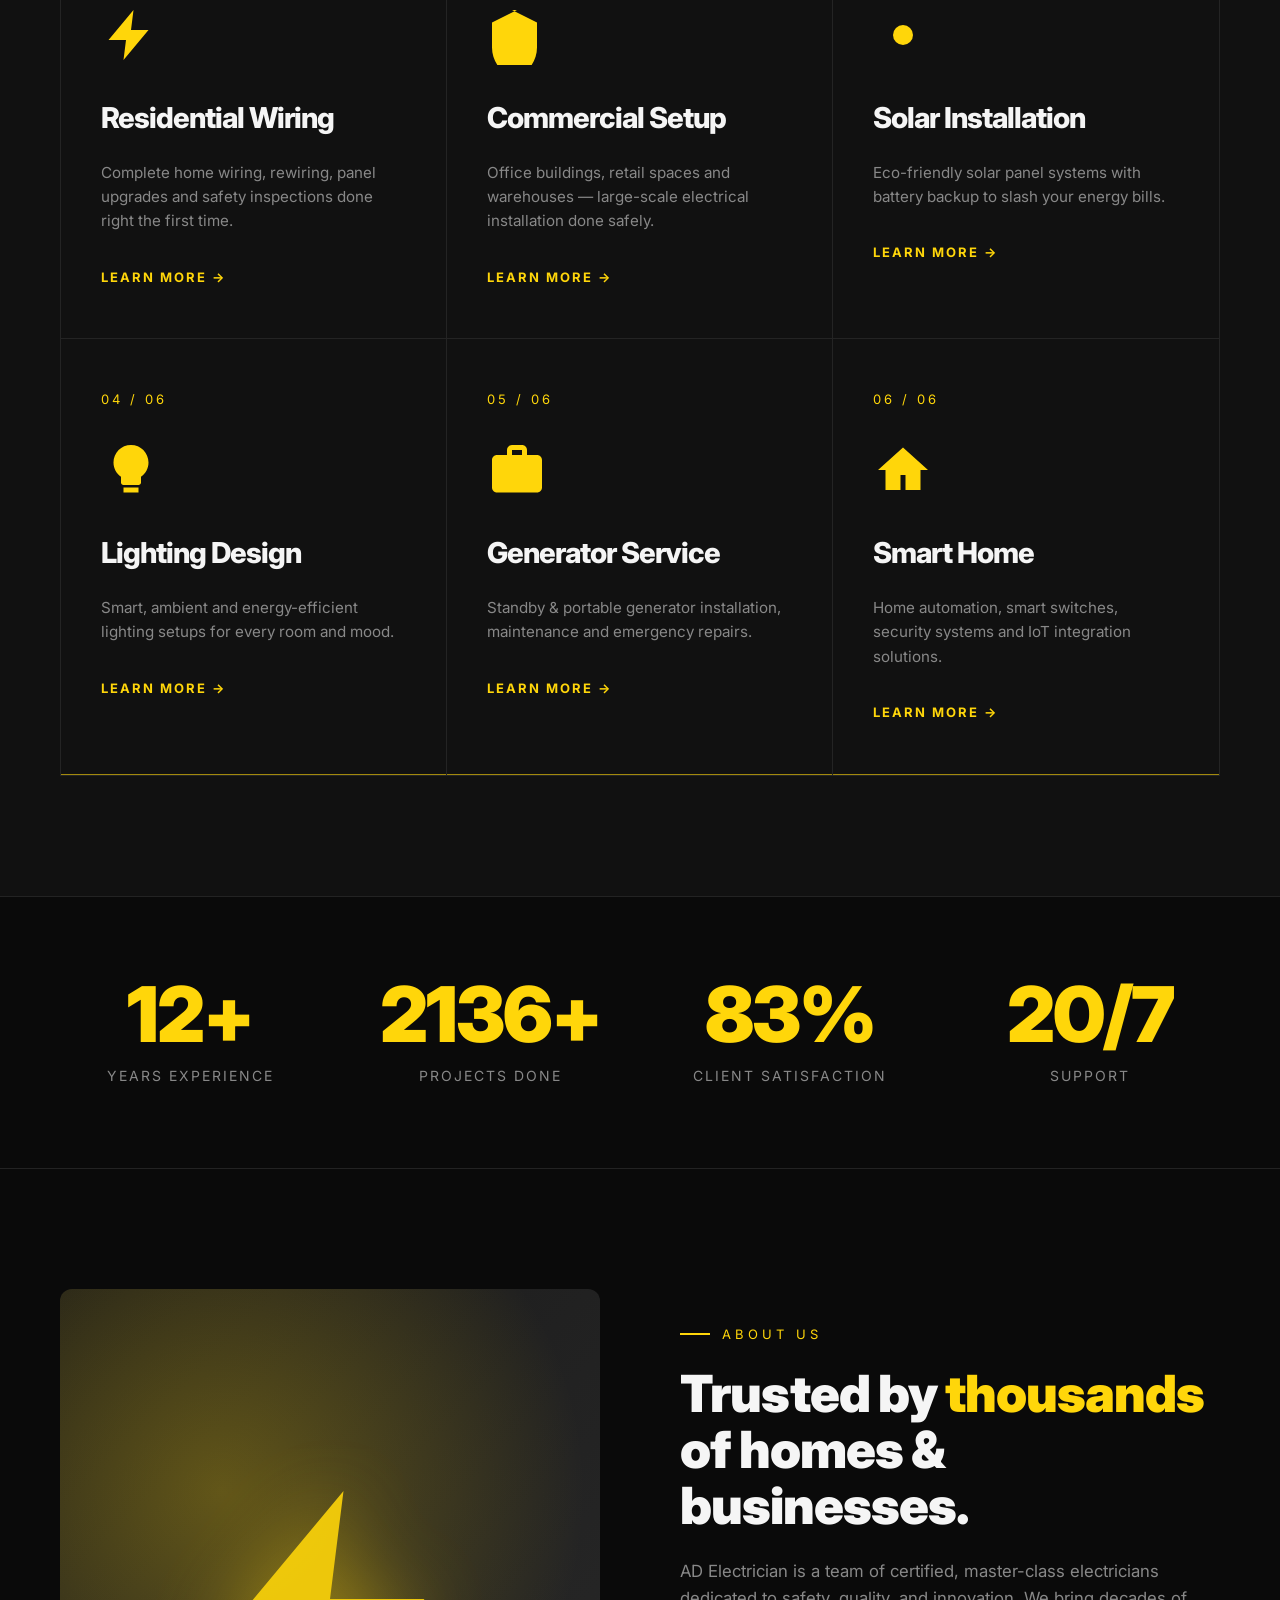
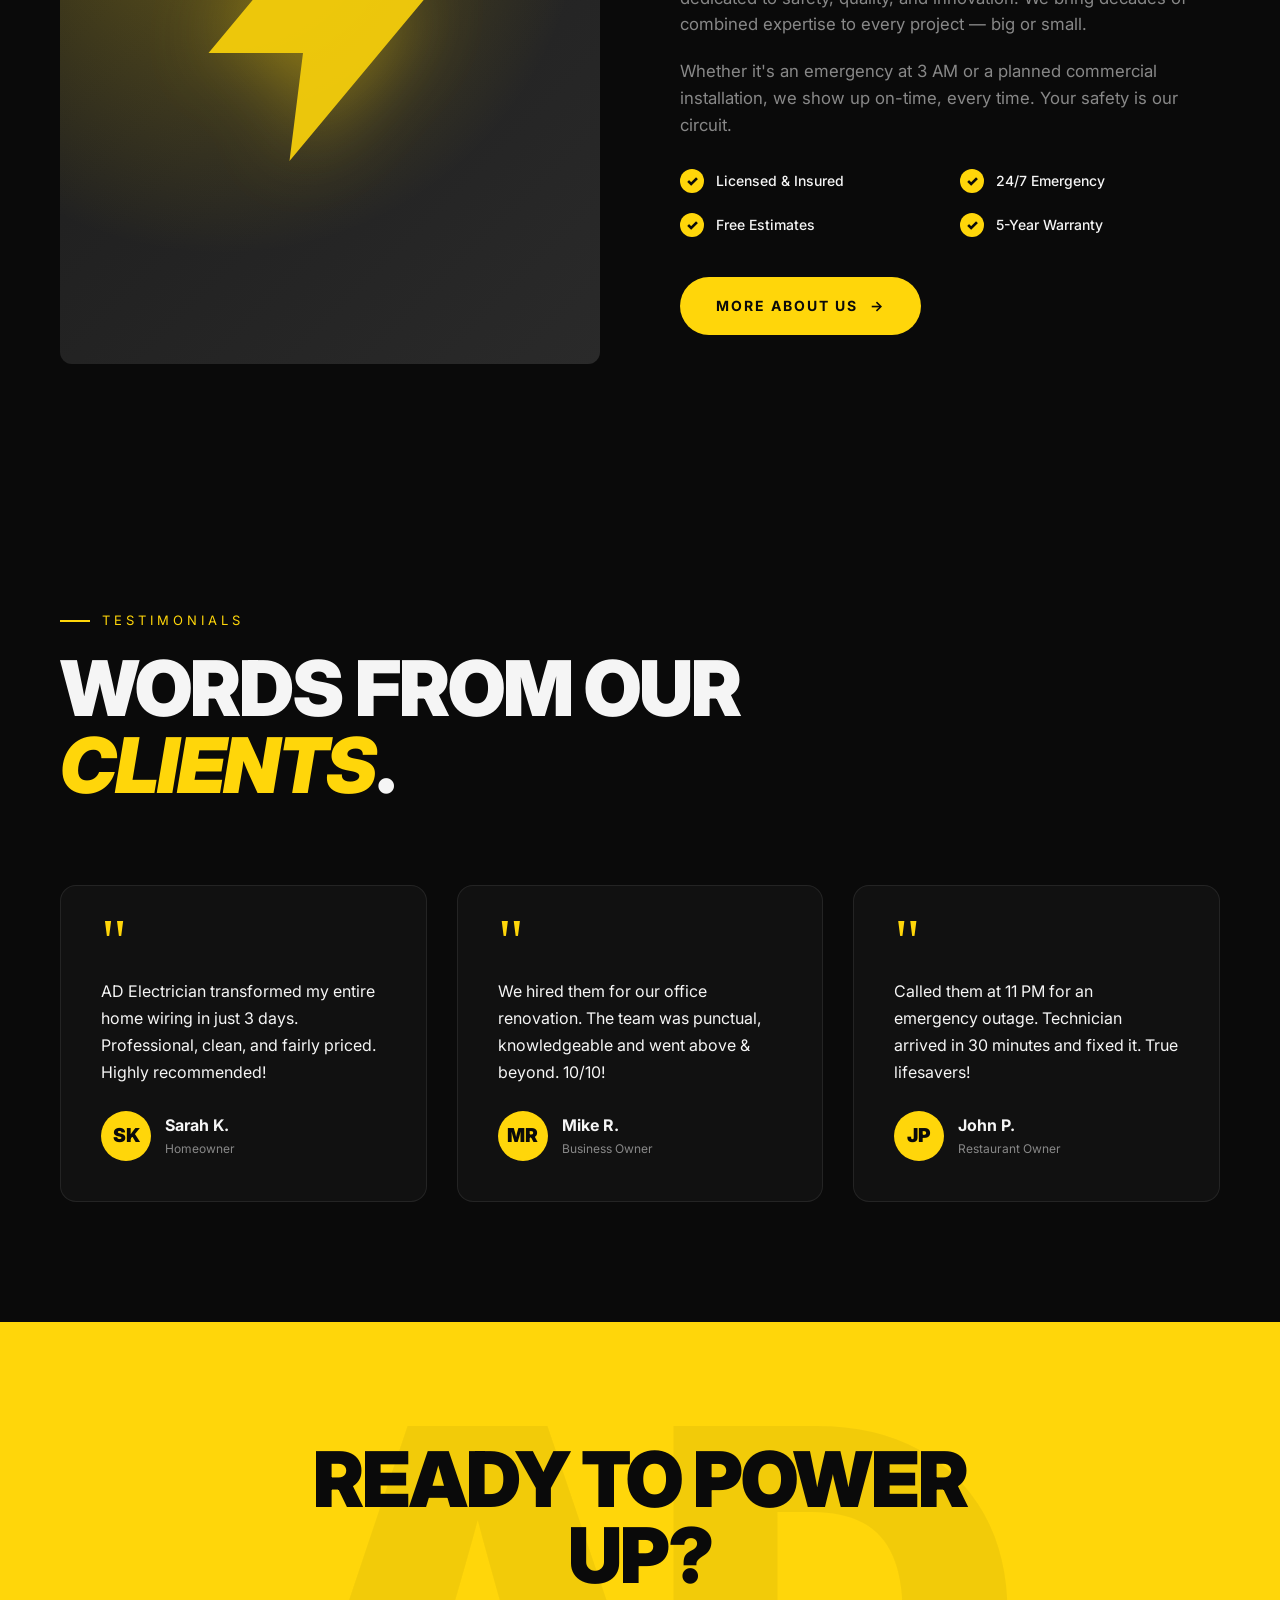
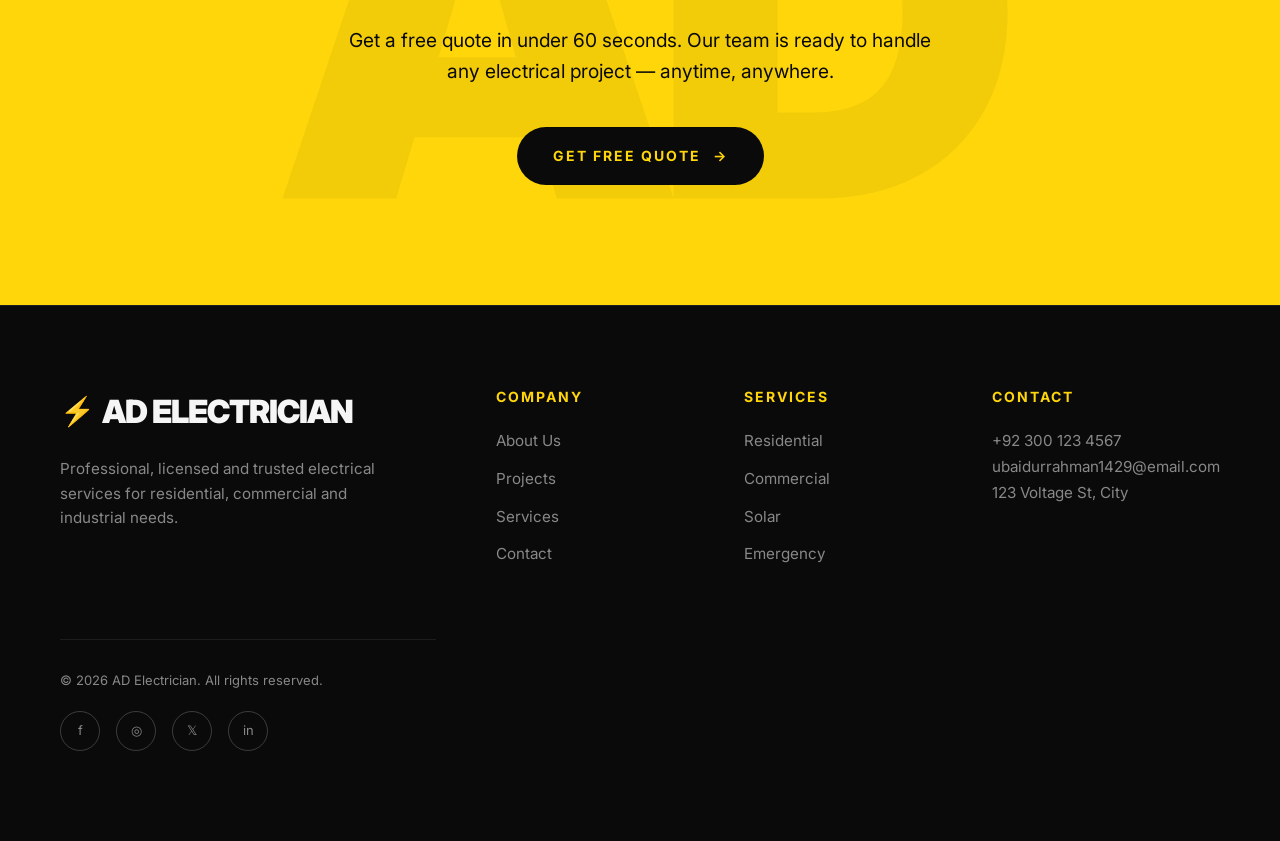
==== commit 99833c0f: "navbar update ki" ====
--- a/index.html
+++ b/index.html
@@ -305,7 +305,6 @@
           <a href="ubaidurrahman1429@email.com">ubaidurrahman1429@email.com</a>
           <a href="https://maps.app.goo.gl/kTd2r2G57VQJCvco6" target="_blank">123 Voltage St, City</a>
         </ul>
-      </div>
     </div>
     <div class="footer-bottom">
       <div>© 2026 AD Electrician. All rights reserved.</div>
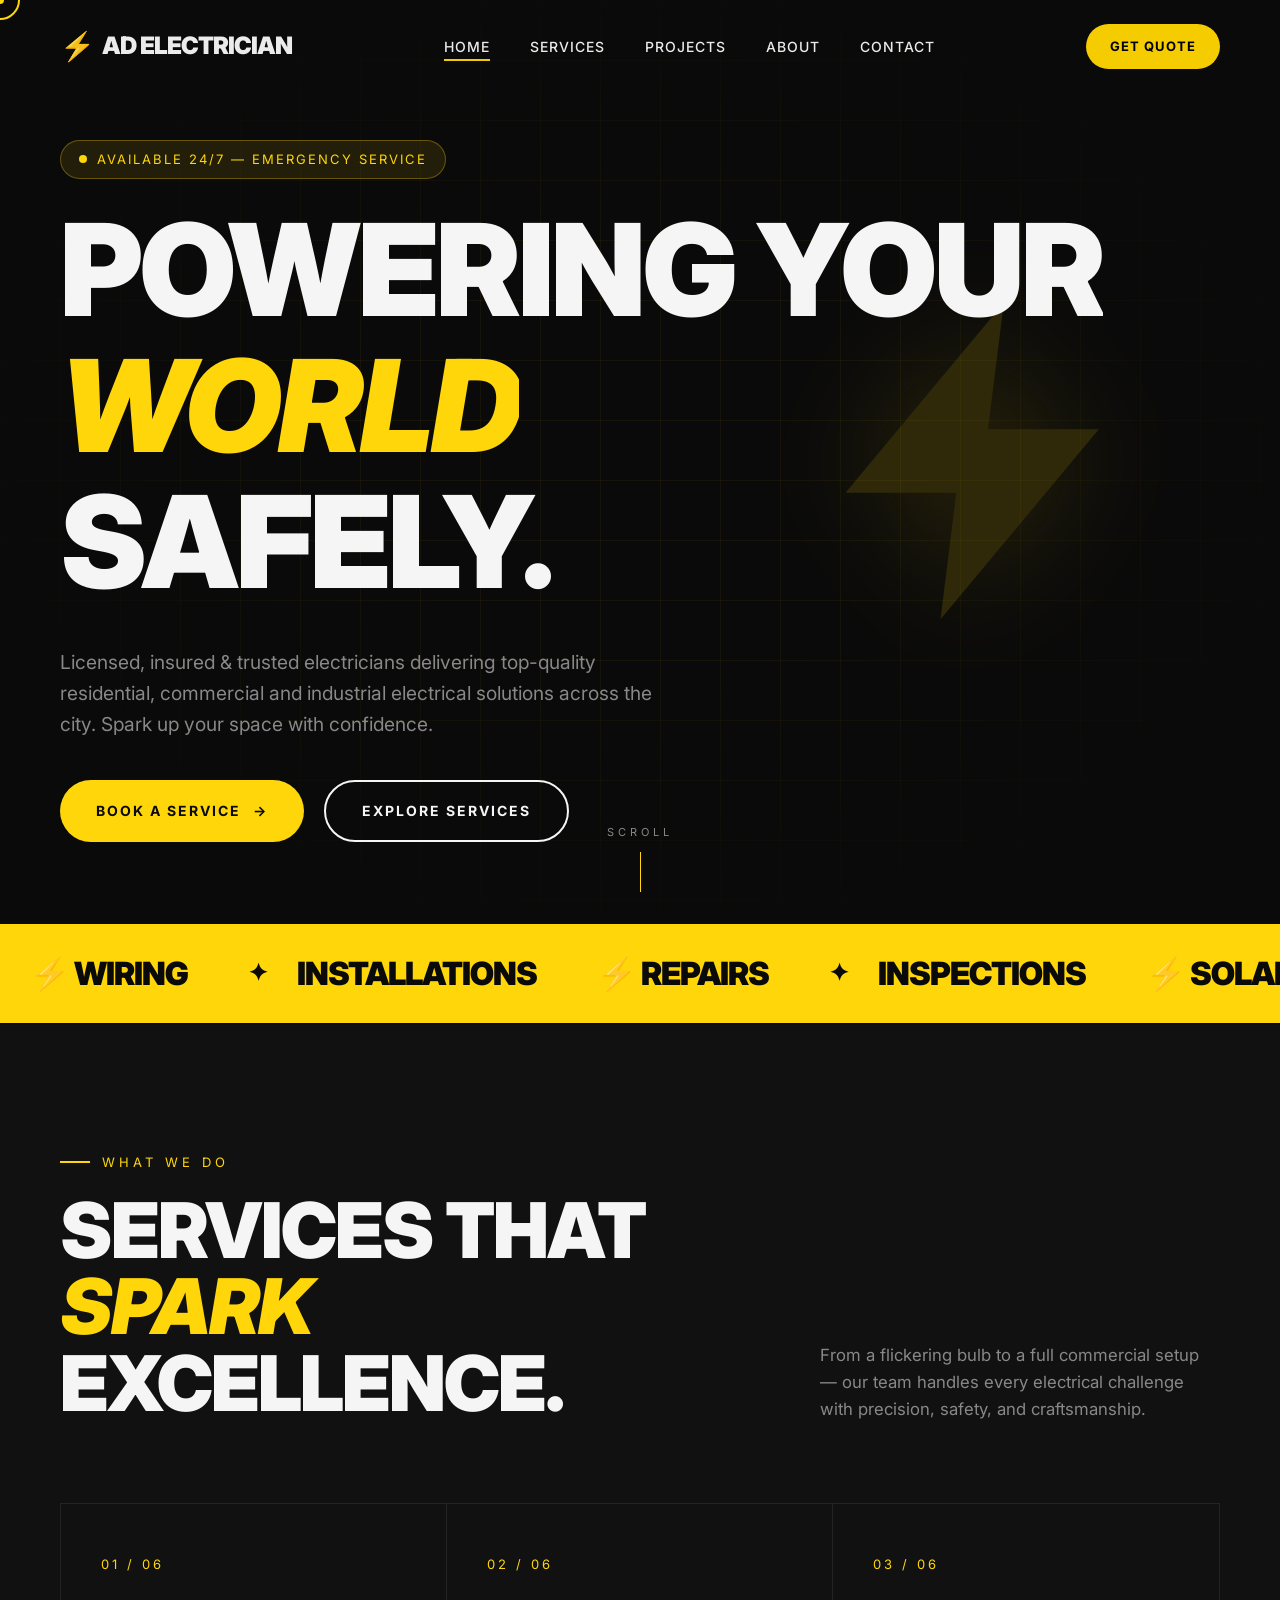
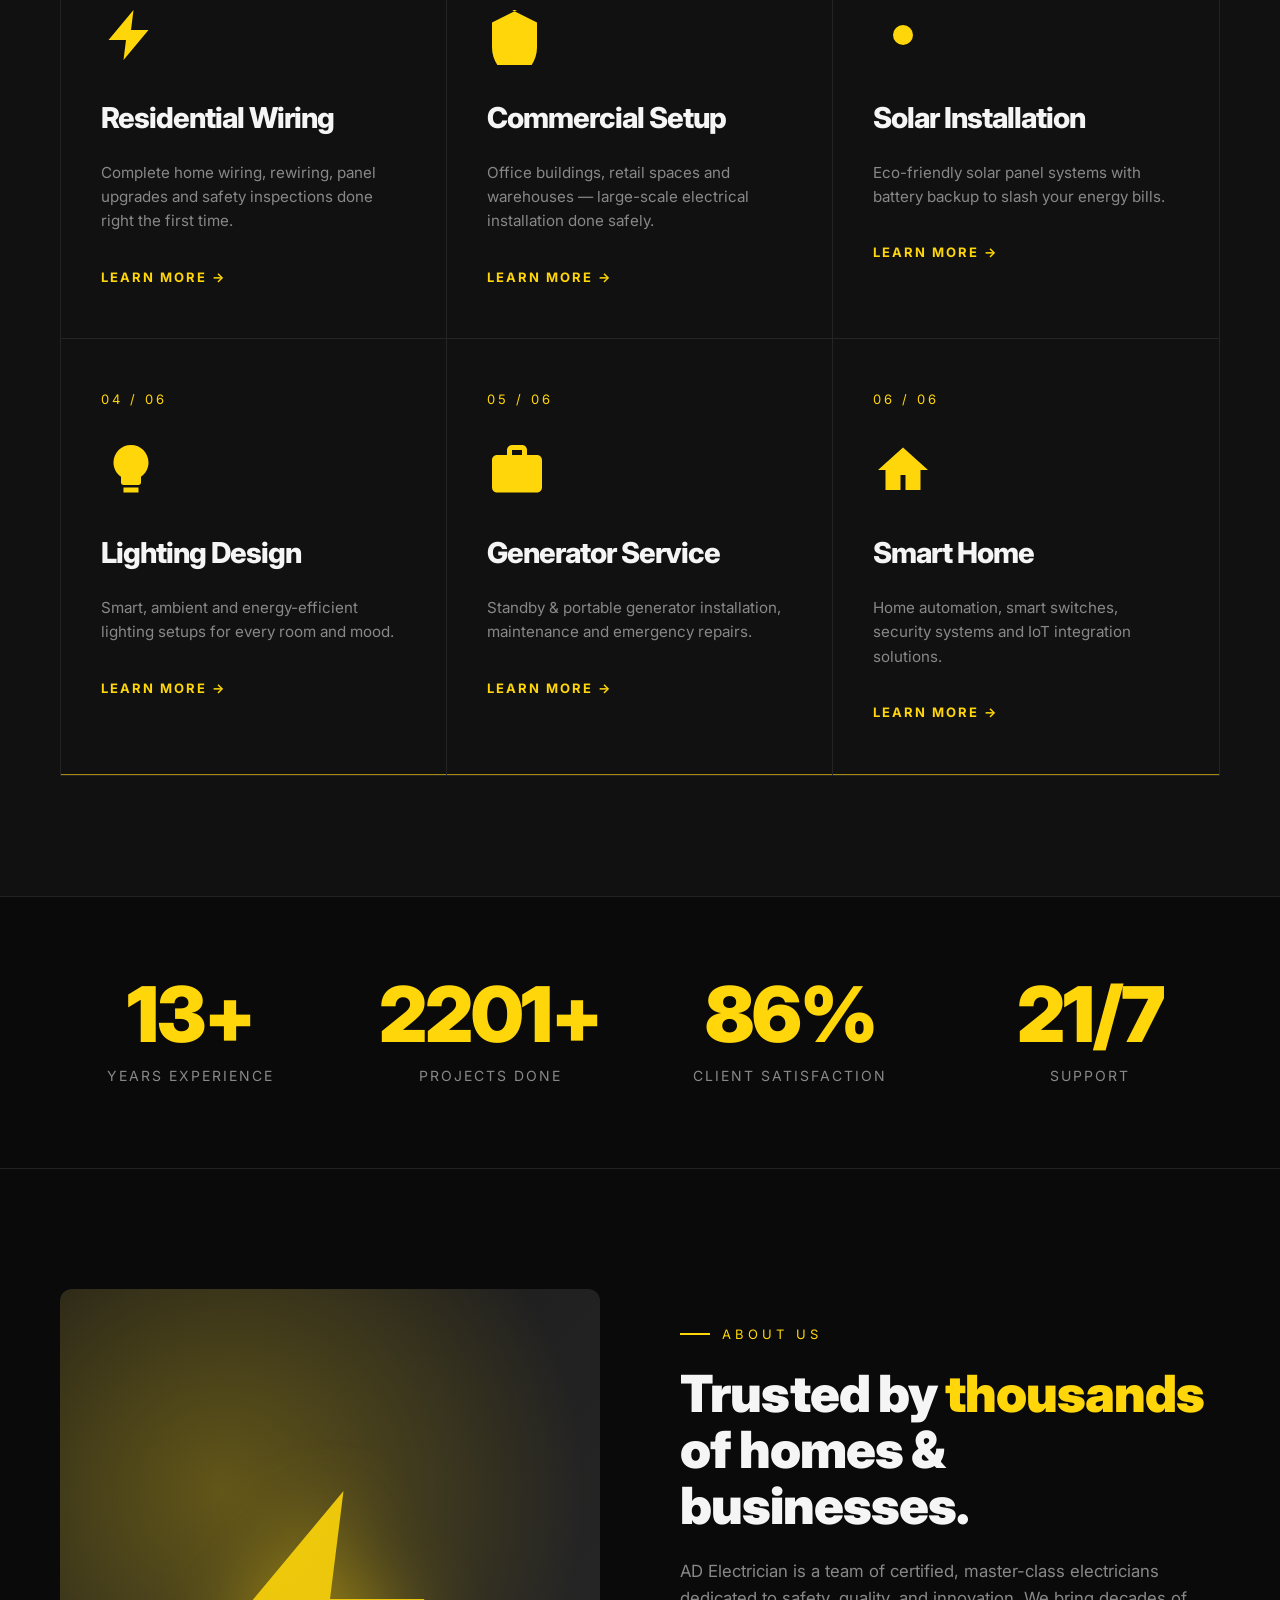
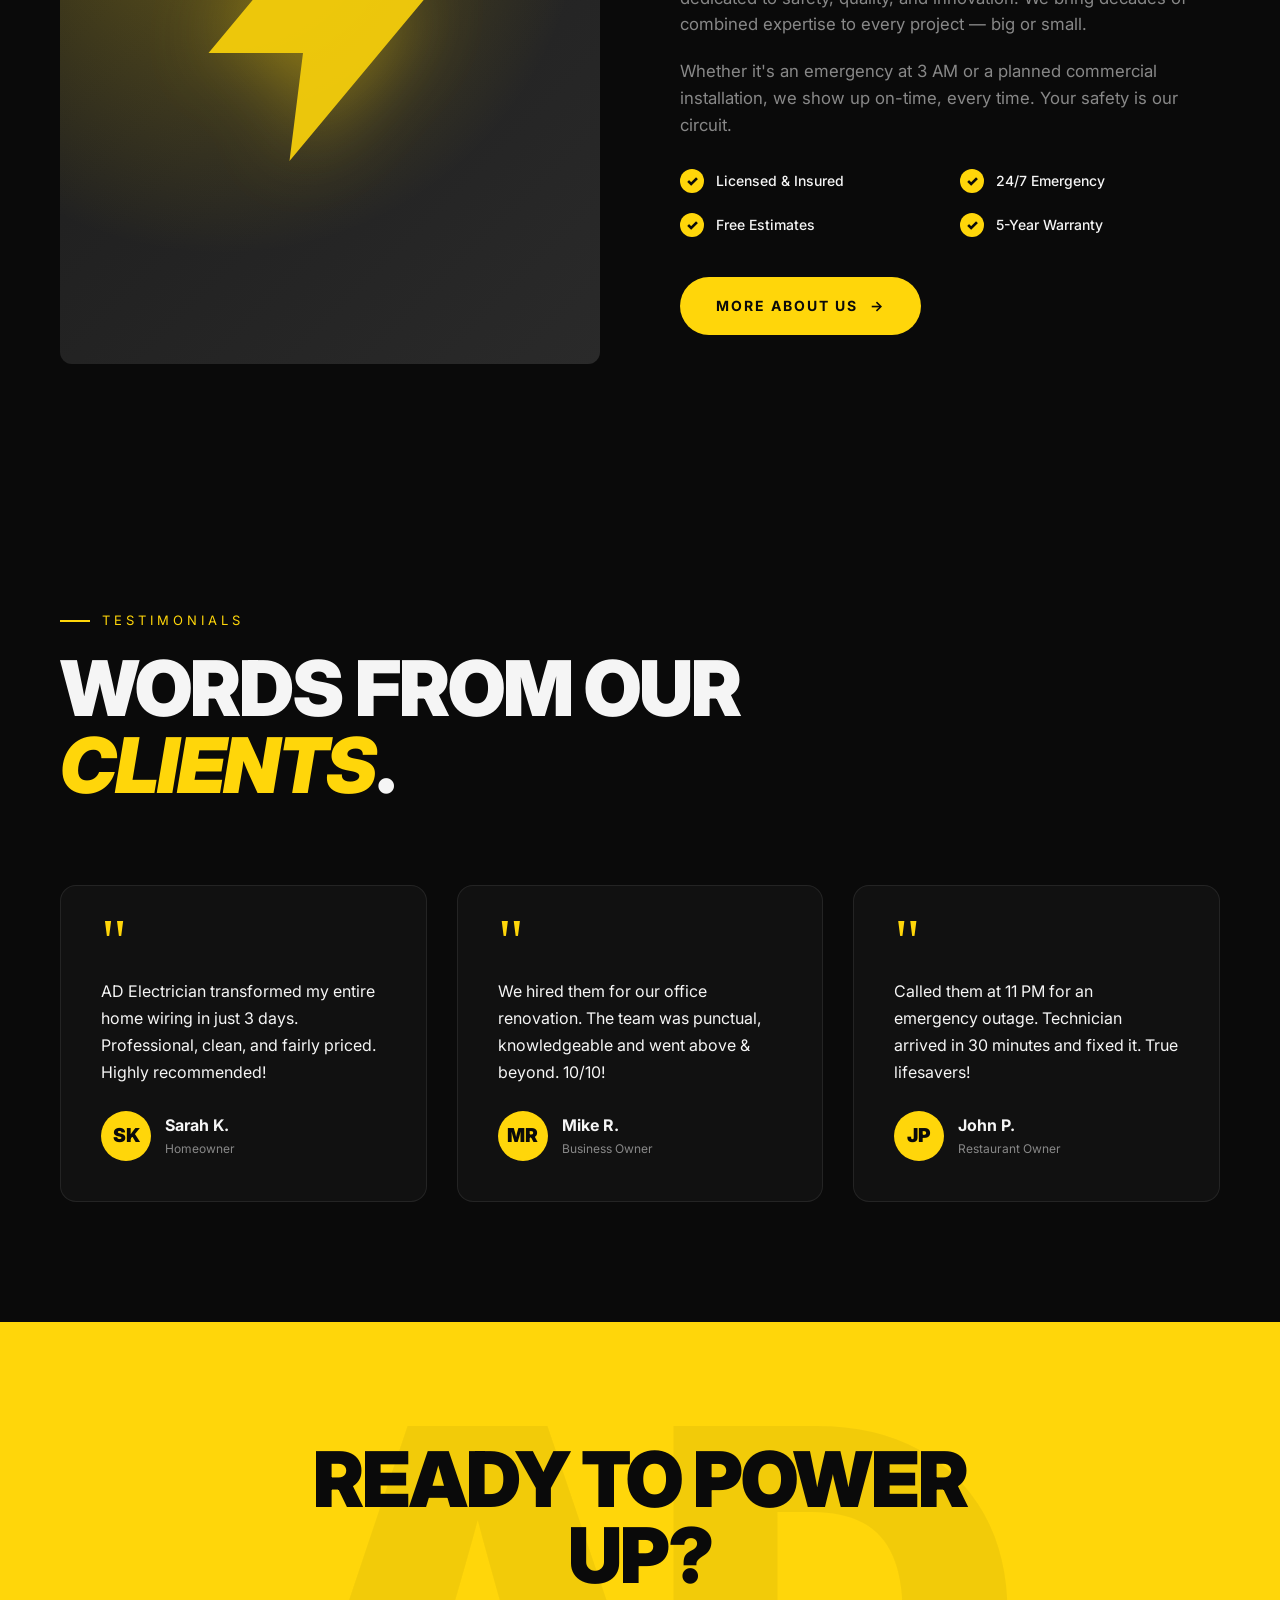
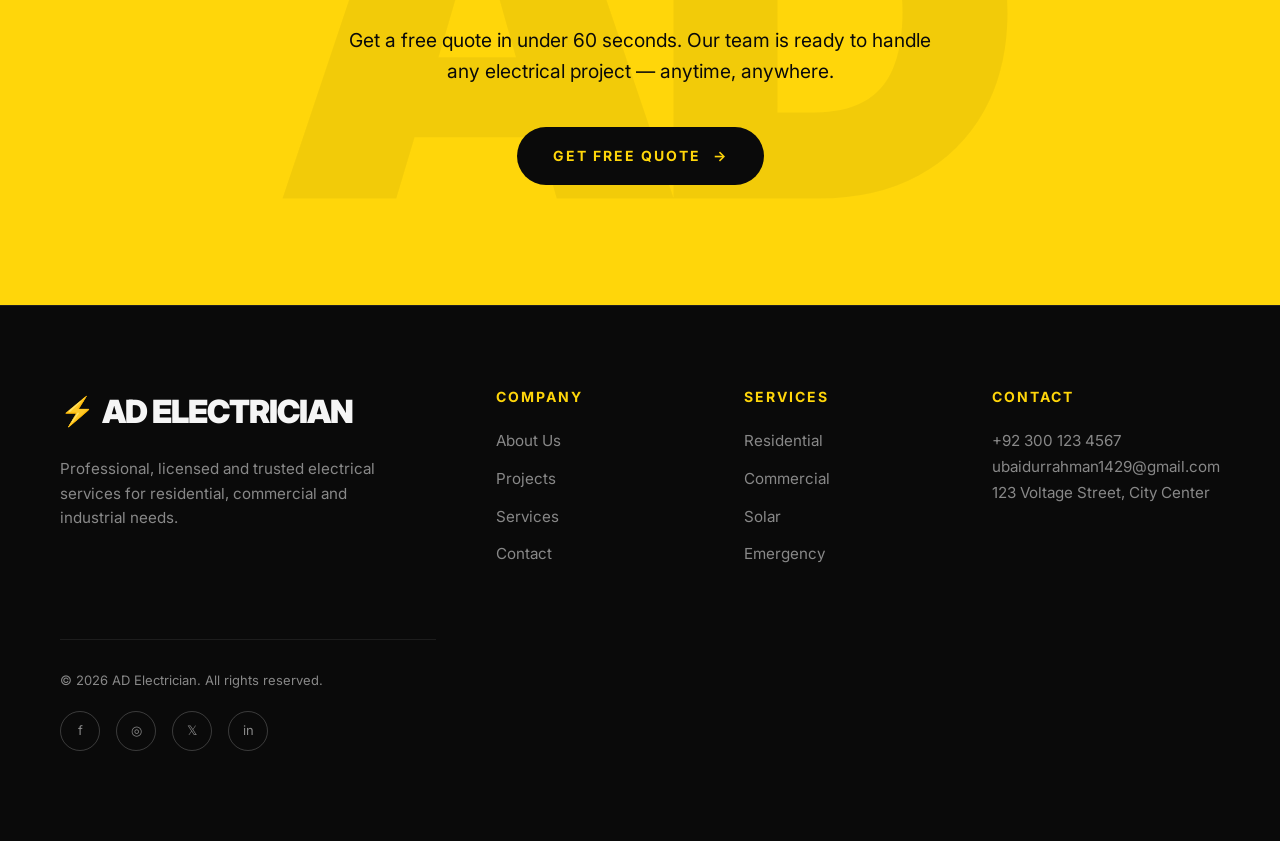
==== commit cb9795ca: "navbar update ki" ====
--- a/index.html
+++ b/index.html
@@ -301,9 +301,9 @@
       <div class="footer-col">
         <h4>Contact</h4>
         <ul>
-          <a href="tel:+923001234567">+92 300 123 4567</a>
-          <a href="ubaidurrahman1429@email.com">ubaidurrahman1429@email.com</a>
-          <a href="https://maps.app.goo.gl/kTd2r2G57VQJCvco6" target="_blank">123 Voltage St, City</a>
+          <div class="value"><a href="tel:+923001234567">+92 300 123 4567</a></div>
+          <div class="value"><a href="ubaidurrahman1429@gmail.com">ubaidurrahman1429@gmail.com</a></div>
+          <div class="value"><a href="https://maps.app.goo.gl/kTd2r2G57VQJCvco6" target="_blank"> 123 Voltage Street, City Center</a></div>
         </ul>
     </div>
     <div class="footer-bottom">
